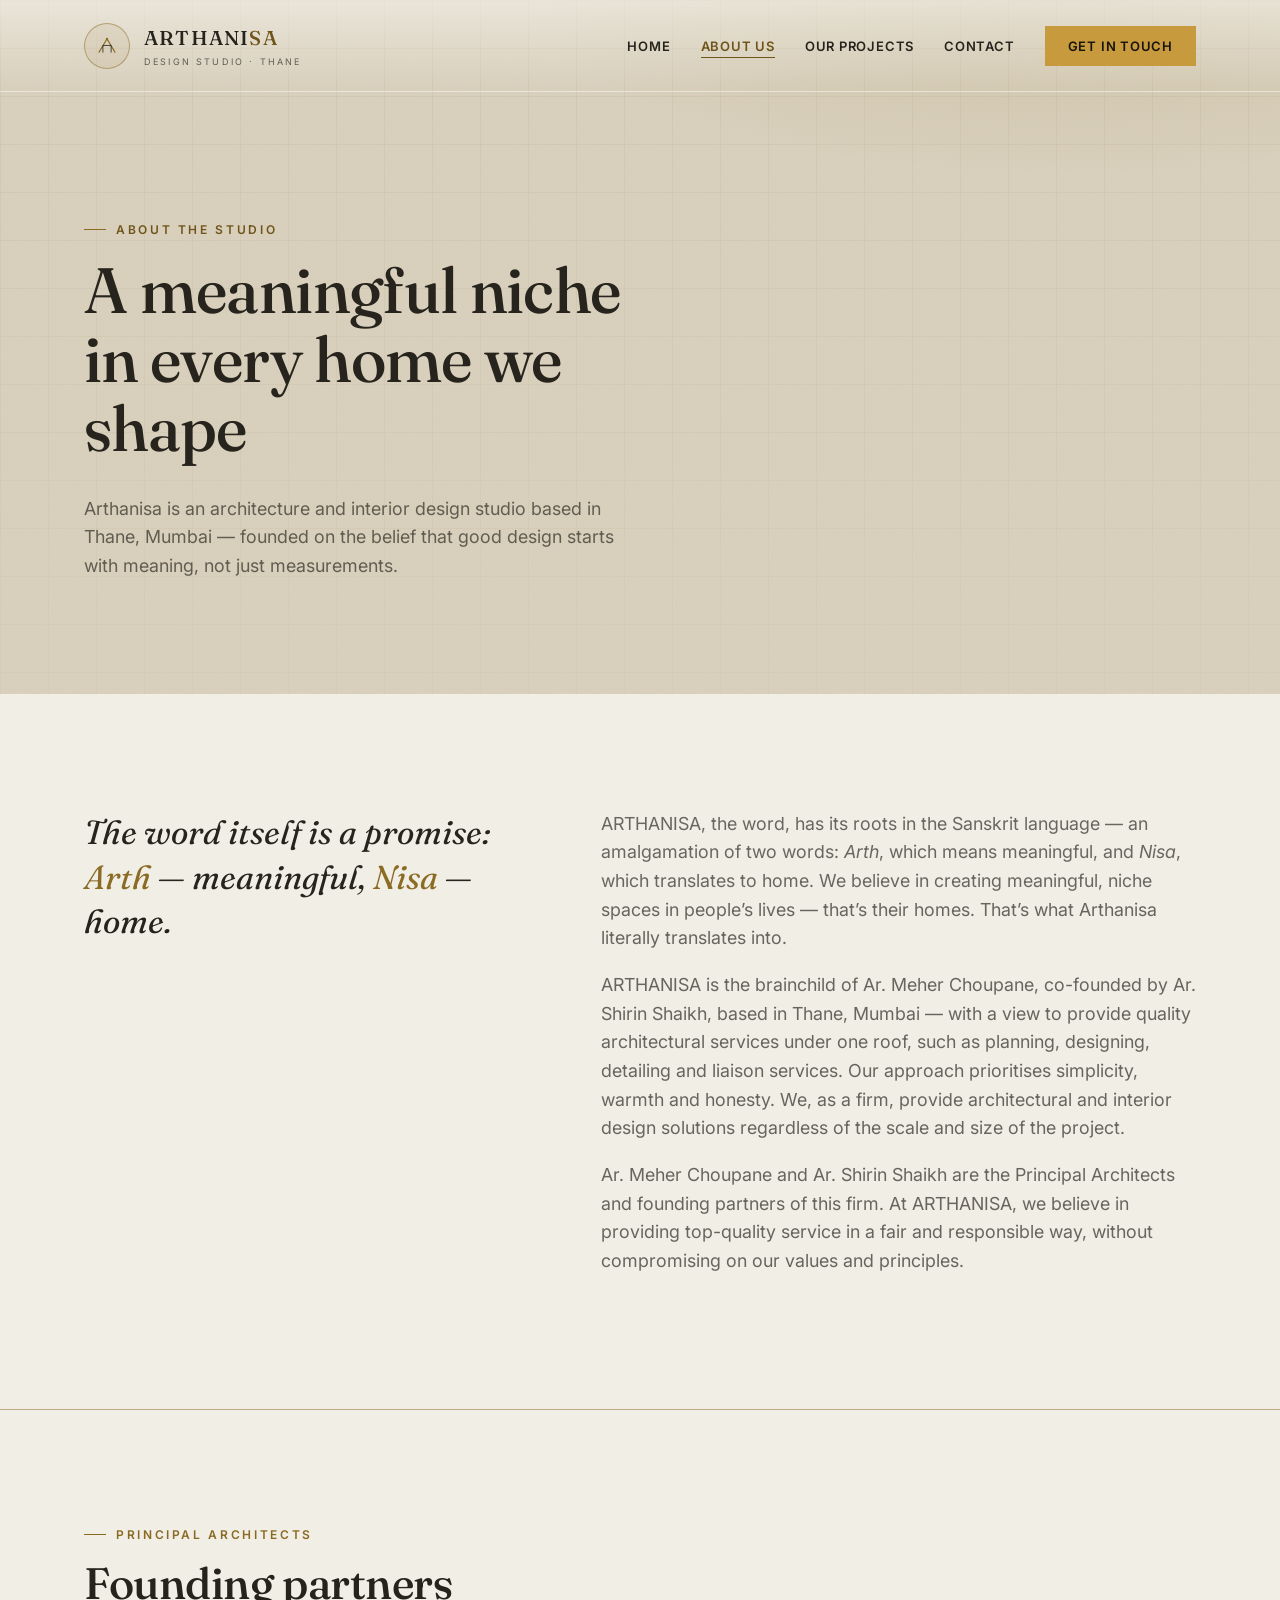
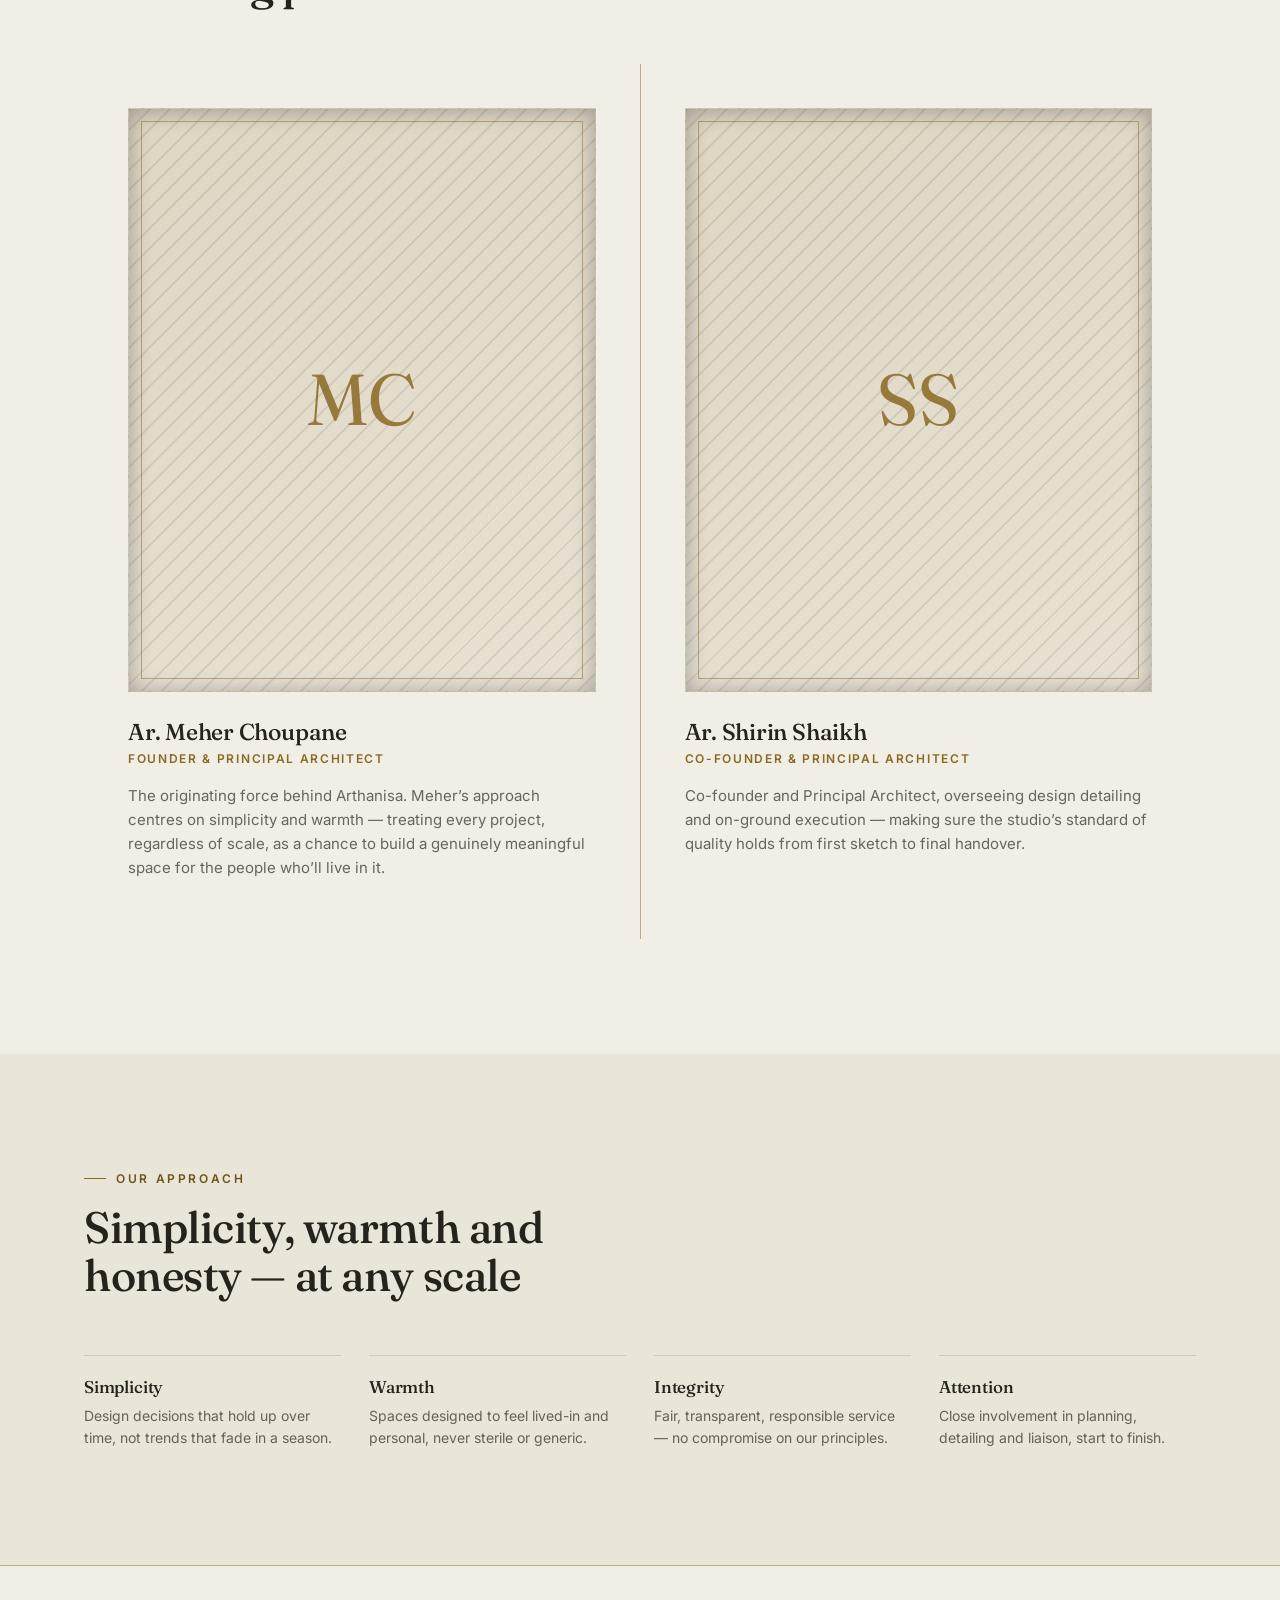
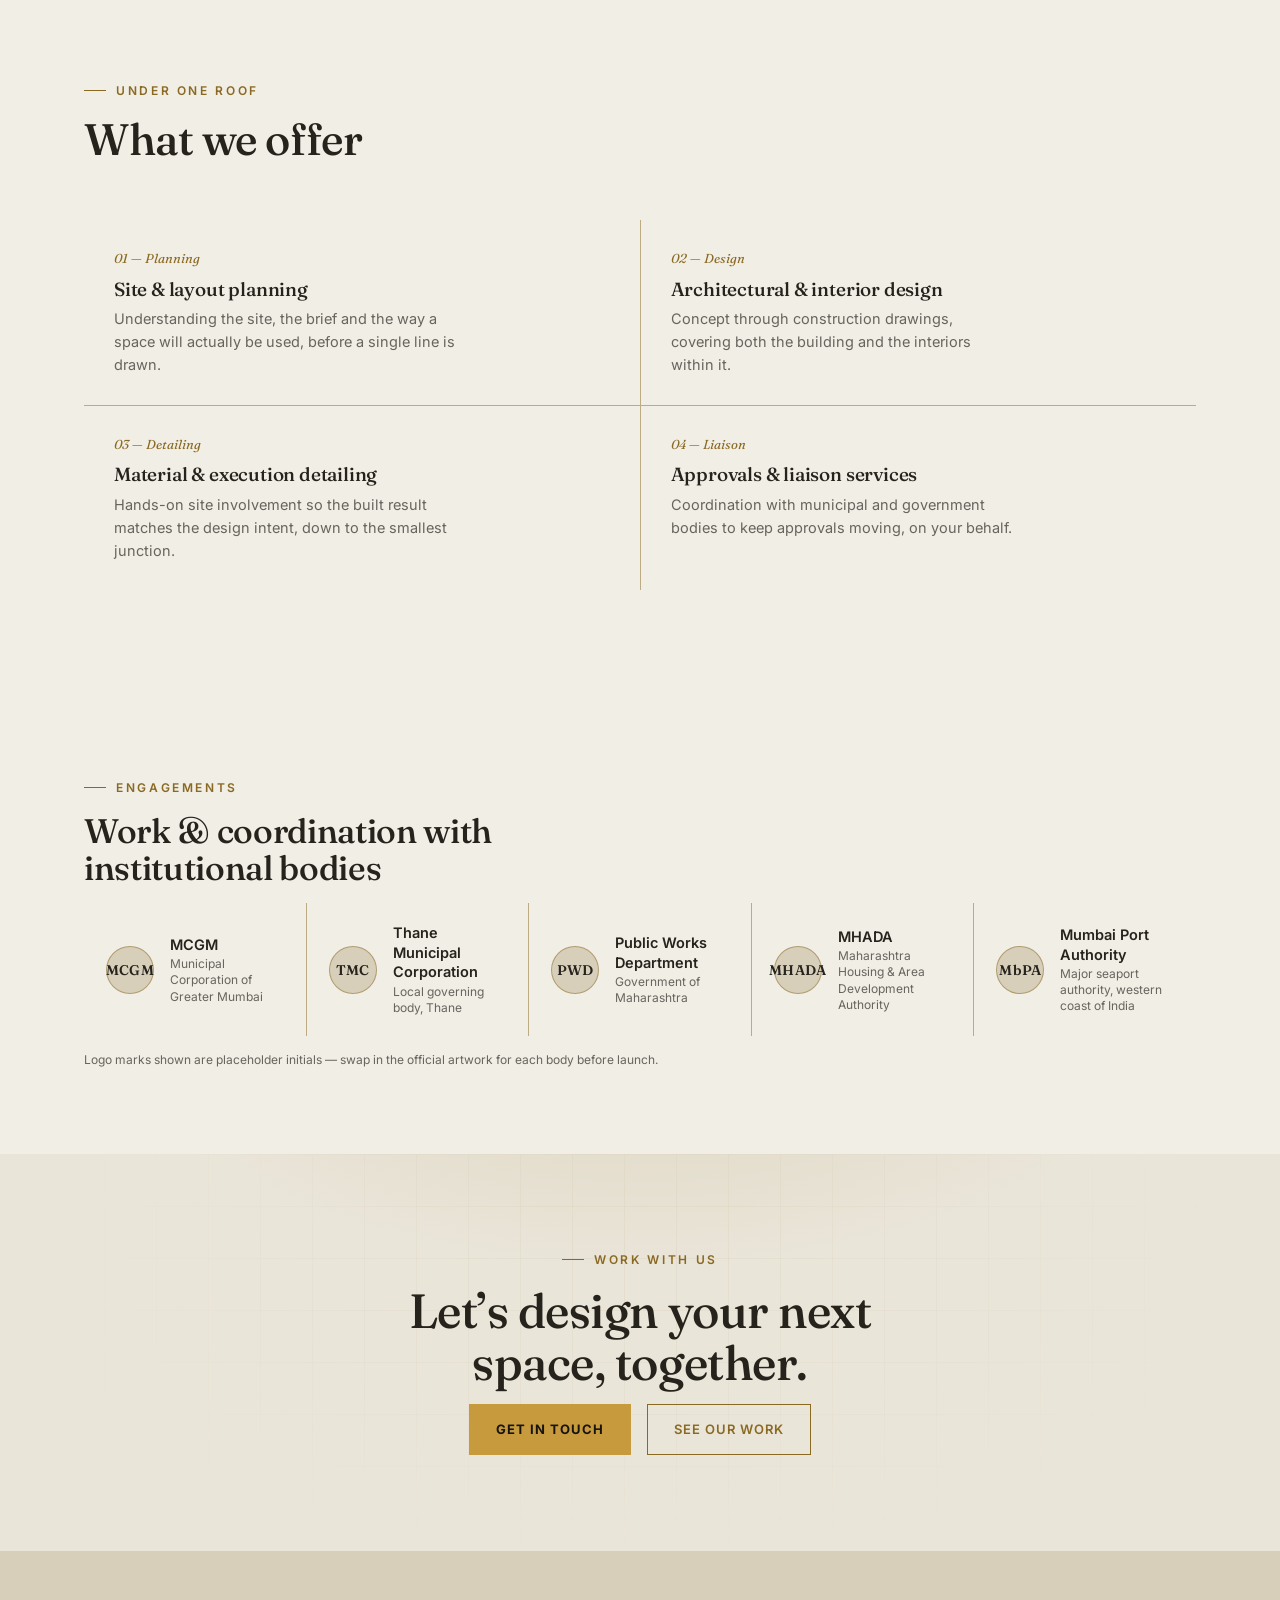
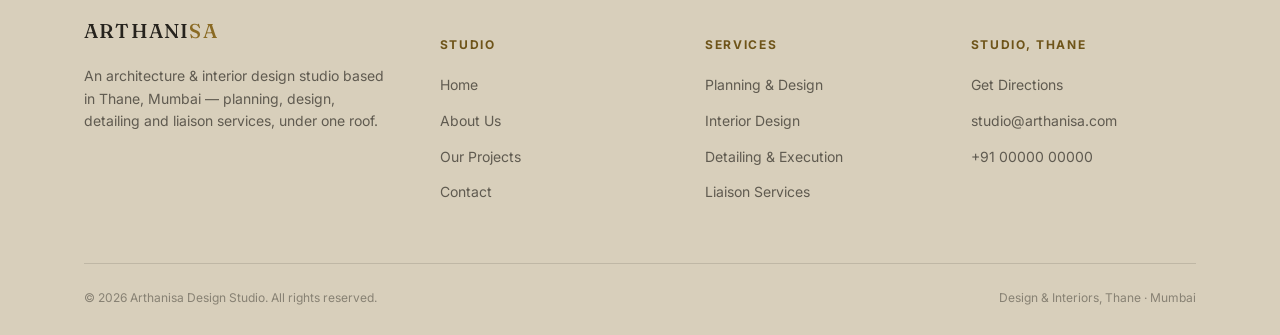
==== about.html @ f78df739 "Add files via upload" ====
<!DOCTYPE html>
<html lang="en">
<head>
<meta charset="UTF-8">
<meta name="viewport" content="width=device-width, initial-scale=1.0">
<title>About Us — Arthanisa Design Studio</title>
<meta name="description" content="Arthanisa Design Studio was founded by Ar. Meher Choupane and co-founded by Ar. Shirin Shaikh in Thane, Mumbai — offering planning, design, detailing and liaison services under one roof.">
<link rel="preconnect" href="https://fonts.googleapis.com">
<link rel="preconnect" href="https://fonts.gstatic.com" crossorigin>
<link rel="stylesheet" href="style.css">
</head>
<body>

<!-- ================= HEADER ================= -->
<header class="site-header">
  <div class="wrap">
    <a href="index.html" class="logo">
      <span class="logo-badge">
        <svg class="logo-mark" viewBox="0 0 40 40" fill="none" xmlns="http://www.w3.org/2000/svg">
          <path d="M5 32 L20 7 L35 32" stroke="#8A6A23" stroke-width="2"/>
          <path d="M12.5 32 V19 H27.5 V32" stroke="#1C1C1C" stroke-width="1.4"/>
          <circle cx="20" cy="7" r="2.1" fill="#8A6A23"/>
        </svg>
      </span>
      <span>
        <span class="logo-word">ARTHANI<em>SA</em></span>
        <span class="logo-sub">Design Studio · Thane</span>
      </span>
    </a>
    <div class="nav-menu">
      <ul class="nav-links">
        <li><a href="index.html">Home</a></li>
        <li><a href="about.html" class="is-active">About Us</a></li>
        <li><a href="projects.html">Our Projects</a></li>
        <li><a href="contact.html">Contact</a></li>
        <li><a href="contact.html" class="nav-cta">Get in Touch</a></li>
  </ul>
      <button class="nav-toggle" aria-label="Toggle menu"><span></span><span></span><span></span></button>
    </div>
  </div>
</header>

<!-- ================= PAGE HERO ================= -->
<section class="page-hero">
  <div class="hero-grid"></div>
  <div class="wrap">
    <div class="eyebrow">About the studio</div>
    <h1>A meaningful niche in every home we shape</h1>
    <p class="lede">Arthanisa is an architecture and interior design studio based in Thane, Mumbai — founded on the belief that good design starts with meaning, not just measurements.</p>
  </div>
</section>

<!-- ================= ORIGIN STORY ================= -->
<section class="section">
  <div class="wrap">
    <div class="philosophy">
      <blockquote class="reveal">The word itself is a promise: <em>Arth</em> — meaningful, <em>Nisa</em> — home.</blockquote>
      <div class="reveal">
        <p class="lede">ARTHANISA, the word, has its roots in the Sanskrit language — an amalgamation of two words: <em>Arth</em>, which means meaningful, and <em>Nisa</em>, which translates to home. We believe in creating meaningful, niche spaces in people&rsquo;s lives — that&rsquo;s their homes. That&rsquo;s what Arthanisa literally translates into.</p>
        <p class="lede">ARTHANISA is the brainchild of Ar. Meher Choupane, co-founded by Ar. Shirin Shaikh, based in Thane, Mumbai — with a view to provide quality architectural services under one roof, such as planning, designing, detailing and liaison services. Our approach prioritises simplicity, warmth and honesty. We, as a firm, provide architectural and interior design solutions regardless of the scale and size of the project.</p>
        <p class="lede">Ar. Meher Choupane and Ar. Shirin Shaikh are the Principal Architects and founding partners of this firm. At ARTHANISA, we believe in providing top-quality service in a fair and responsible way, without compromising on our values and principles.</p>
      </div>
    </div>
  </div>
</section>

<!-- ================= FOUNDERS ================= -->
<section class="section grid-line-top">
  <div class="wrap">
    <div class="eyebrow reveal">Principal architects</div>
    <h2 class="reveal" style="font-size:clamp(28px,3.6vw,44px); max-width:16ch;">Founding partners</h2>

    <div class="founders reveal">
      <div class="founder">
        <div class="founder-photo"><span class="initials">MC</span></div>
        <h3>Ar. Meher Choupane</h3>
        <span class="role">Founder &amp; Principal Architect</span>
        <p>The originating force behind Arthanisa. Meher&rsquo;s approach centres on simplicity and warmth — treating every project, regardless of scale, as a chance to build a genuinely meaningful space for the people who&rsquo;ll live in it.</p>
      </div>
      <div class="founder">
        <div class="founder-photo"><span class="initials">SS</span></div>
        <h3>Ar. Shirin Shaikh</h3>
        <span class="role">Co-Founder &amp; Principal Architect</span>
        <p>Co-founder and Principal Architect, overseeing design detailing and on-ground execution — making sure the studio&rsquo;s standard of quality holds from first sketch to final handover.</p>
      </div>
    </div>
  </div>
</section>

<!-- ================= APPROACH / VALUES ================= -->
<section class="section section--dark">
  <div class="wrap">
    <div class="eyebrow reveal">Our approach</div>
    <h2 class="reveal" style="color:var(--ink); font-size:clamp(28px,3.6vw,44px); max-width:18ch;">Simplicity, warmth and honesty — at any scale</h2>
    <div class="value-list reveal">
      <div class="value-item">
        <h4 style="color:var(--ink);">Simplicity</h4>
        <p>Design decisions that hold up over time, not trends that fade in a season.</p>
      </div>
      <div class="value-item">
        <h4 style="color:var(--ink);">Warmth</h4>
        <p>Spaces designed to feel lived-in and personal, never sterile or generic.</p>
      </div>
      <div class="value-item">
        <h4 style="color:var(--ink);">Integrity</h4>
        <p>Fair, transparent, responsible service — no compromise on our principles.</p>
      </div>
      <div class="value-item">
        <h4 style="color:var(--ink);">Attention</h4>
        <p>Close involvement in planning, detailing and liaison, start to finish.</p>
      </div>
    </div>
  </div>
</section>

<!-- ================= WHAT WE OFFER ================= -->
<section class="section grid-line-top">
  <div class="wrap">
    <div class="eyebrow reveal">Under one roof</div>
    <h2 class="reveal" style="font-size:clamp(28px,3.6vw,44px); max-width:16ch;">What we offer</h2>
    <div class="process-grid reveal">
      <div class="process-box">
        <span class="step">01 — Planning</span>
        <h4>Site &amp; layout planning</h4>
        <p>Understanding the site, the brief and the way a space will actually be used, before a single line is drawn.</p>
      </div>
      <div class="process-box">
        <span class="step">02 — Design</span>
        <h4>Architectural &amp; interior design</h4>
        <p>Concept through construction drawings, covering both the building and the interiors within it.</p>
      </div>
      <div class="process-box">
        <span class="step">03 — Detailing</span>
        <h4>Material &amp; execution detailing</h4>
        <p>Hands-on site involvement so the built result matches the design intent, down to the smallest junction.</p>
      </div>
      <div class="process-box">
        <span class="step">04 — Liaison</span>
        <h4>Approvals &amp; liaison services</h4>
        <p>Coordination with municipal and government bodies to keep approvals moving, on your behalf.</p>
      </div>
    </div>
  </div>
</section>

<!-- ================= ENGAGEMENTS ================= -->
<section class="section section--tight">
  <div class="wrap">
    <div class="eyebrow reveal">Engagements</div>
    <h2 class="reveal" style="font-size:clamp(24px,3vw,34px); max-width:20ch;">Work &amp; coordination with institutional bodies</h2>
    <div class="org-badges reveal">
      <div class="org-badge"><span class="mark">MCGM</span><span class="name">MCGM<small>Municipal Corporation of Greater Mumbai</small></span></div>
      <div class="org-badge"><span class="mark">TMC</span><span class="name">Thane Municipal Corporation<small>Local governing body, Thane</small></span></div>
      <div class="org-badge"><span class="mark">PWD</span><span class="name">Public Works Department<small>Government of Maharashtra</small></span></div>
      <div class="org-badge"><span class="mark">MHADA</span><span class="name">MHADA<small>Maharashtra Housing &amp; Area Development Authority</small></span></div>
      <div class="org-badge"><span class="mark">MbPA</span><span class="name">Mumbai Port Authority<small>Major seaport authority, western coast of India</small></span></div>
    </div>
    <p class="form-note reveal" style="margin-top:14px;">Logo marks shown are placeholder initials — swap in the official artwork for each body before launch.</p>
  </div>
</section>

<!-- ================= CTA ================= -->
<section class="cta-band">
  <div class="wrap">
    <div class="eyebrow reveal" style="justify-content:center;">Work with us</div>
    <h2 class="reveal">Let&rsquo;s design your next space, together.</h2>
    <div class="cta-actions reveal">
      <a href="contact.html" class="btn btn--gold">Get in Touch</a>
      <a href="projects.html" class="btn btn--on-dark">See Our Work</a>
    </div>
  </div>
</section>

<!-- ================= FOOTER ================= -->
<footer class="site-footer">
  <div class="wrap">
    <div class="footer-top">
      <div class="footer-brand">
        <span class="logo-word">ARTHANI<em style="color:#8A6A23;font-style:normal;">SA</em></span>
        <p>An architecture &amp; interior design studio based in Thane, Mumbai — planning, design, detailing and liaison services, under one roof.</p>
      </div>
      <div class="footer-col">
        <h5>Studio</h5>
        <ul>
          <li><a href="index.html">Home</a></li>
          <li><a href="about.html">About Us</a></li>
          <li><a href="projects.html">Our Projects</a></li>
          <li><a href="contact.html">Contact</a></li>
        </ul>
      </div>
      <div class="footer-col">
        <h5>Services</h5>
        <ul>
          <li><a href="about.html">Planning &amp; Design</a></li>
          <li><a href="about.html">Interior Design</a></li>
          <li><a href="about.html">Detailing &amp; Execution</a></li>
          <li><a href="about.html">Liaison Services</a></li>
        </ul>
      </div>
      <div class="footer-col">
        <h5>Studio, Thane</h5>
        <ul>
          <li><a href="https://www.google.com/maps/place/Arthanisa+Design+Studio/@19.1889408,72.9808896,14z" target="_blank" rel="noopener">Get Directions</a></li>
          <li><a href="mailto:studio@arthanisa.com">studio@arthanisa.com</a></li>
          <li><a href="tel:+910000000000">+91 00000 00000</a></li>
        </ul>
      </div>
    </div>
    <div class="footer-bottom">
      <span>&copy; 2026 Arthanisa Design Studio. All rights reserved.</span>
      <span>Design &amp; Interiors, Thane · Mumbai</span>
    </div>
  </div>
</footer>

<script src="script.js"></script>
</body>
</html>
---- style.css ----
/* =========================================================
   ARTHANISA — Design tokens
   Grey (concrete / drafting paper) + Gold (accent) editorial theme
   Display: Fraunces  |  Body: Inter  |  Label: Inter (tracked caps)
   ========================================================= */

@import url('https://fonts.googleapis.com/css2?family=Fraunces:ital,opsz,wght@0,9..144,400;0,9..144,500;0,9..144,600;1,9..144,400&family=Inter:wght@400;500;600;700&display=swap');

:root{
  /* LIGHT GRAY theme. --paper is the site's resting background (plain
     .section blocks) and --charcoal is a slightly deeper light-grey band
     (.section--dark, hero, footer) — the same light/dark RHYTHM the file
     always intended, just with both tones now genuinely light instead of
     both being dark. -2 / -3 variants step down together so gradients on
     tiles/panels still render as gradients, not flat rectangles. */
  --grey:       #948A78;
  --ink:        #26231D;
  --charcoal:   #EAE5D9;
  --charcoal-2: #E2DBCB;
  --charcoal-3: #D8CFBB;
  --paper:      #F1EEE6;
  --paper-2:    #E8E2D4;
  --paper-3:    #DFD6C3;
  /* secondary/body copy — ink at reduced opacity, so every text colour
     on the site is still either "ink", a white button label, or "gold" */
  --grey-text:  rgba(38,35,29,0.68);
  --grey-line:  rgba(38,35,29,0.14);

  /* the deepest neutral — reserved for text that sits on top of a bright
     gold fill, where the contrast needs to flip */
  --dark:       #17140F;

  /* gold foil — the site's accent colour. --gold / --gold-2 are deep
     enough to read as TEXT directly on the light background (eyebrows,
     numerals, labels). --gold-fill / --gold-fill-2 are a brighter pair
     used only for solid FILLS (buttons, chips) that carry --dark text on
     top — a deep gold there would sit too close in value to that text. */
  --gold:        #8A6A23;
  --gold-2:      #6E5419;
  --gold-deep:   #52400F;
  --gold-fill:   #C79A3D;
  --gold-fill-2: #D8AD58;
  --gold-soft:  rgba(138,106,35,0.16);
  --gold-line:  rgba(138,106,35,0.5);

  /* lightest tone in the system — brighter than --paper, kept in reserve
     for any fill that needs to lift off the page */
  --cream:      #FAF7EF;

  --font-display: 'Fraunces', serif;
  --font-body: 'Inter', sans-serif;

  --container: 1240px;
  --pad: clamp(24px, 5vw, 72px);

  --ease: cubic-bezier(.22,.61,.36,1);
}

*,*::before,*::after{ box-sizing:border-box; }
html{ scroll-behavior:smooth; overflow-x:hidden; }
body{
  margin:0;
  background:var(--paper);
  color:var(--ink);
  font-family:var(--font-body);
  font-weight:400;
  line-height:1.6;
  -webkit-font-smoothing:antialiased;
  overflow-x:hidden;
  max-width:100%;
}
/* fine paper/concrete grain over the whole site — cheap, fixed, and purely
   decorative (pointer-events:none) so it never interferes with layout or
   interaction; it's what keeps large flat panels feeling like a material
   instead of a solid CSS colour */
body::before{
  content:"";
  position:fixed; inset:0; z-index:2;
  pointer-events:none;
  opacity:.05;
  mix-blend-mode:overlay;
  background-image:url("data:image/svg+xml;utf8,<svg xmlns='http://www.w3.org/2000/svg' width='140' height='140'><filter id='n'><feTurbulence type='fractalNoise' baseFrequency='0.85' numOctaves='2' stitchTiles='stitch'/></filter><rect width='100%25' height='100%25' filter='url(%23n)'/></svg>");
}
.btn:hover, .btn--gold, .nav-links a.nav-cta, .org-badge .mark, .filter-btn.is-active{
  text-shadow:none;
}
img{ max-width:100%; display:block; }
a{ color:inherit; text-decoration:none; }
h1,h2,h3,h4{
  font-family:var(--font-display);
  font-weight:500;
  line-height:1.08;
  margin:0 0 .5em;
  letter-spacing:-0.01em;
}
p{ margin:0 0 1em; }
ul{ margin:0; padding:0; list-style:none; }
button{ font-family:inherit; }

@media (prefers-reduced-motion: reduce){
  *{ animation-duration:0.001ms !important; animation-iteration-count:1 !important; transition-duration:0.001ms !important; scroll-behavior:auto !important; }
}

/* ---------- utility ---------- */
.wrap{ max-width:var(--container); margin:0 auto; padding:0 var(--pad); }
.eyebrow{
  font-family:var(--font-body);
  font-size:12px;
  letter-spacing:.22em;
  text-transform:uppercase;
  color:var(--gold);
  display:flex;
  align-items:center;
  gap:10px;
  font-weight:600;
  margin-bottom:16px;
}
.eyebrow::before{
  content:"";
  width:22px;height:1px;
  background:var(--gold);
  display:inline-block;
}
.section{ padding:clamp(64px,9vw,120px) 0; }
.section--tight{ padding:clamp(40px,6vw,72px) 0; }
.section--dark{ background:var(--charcoal); color:var(--grey-text); }
.section--dark .eyebrow{ color:var(--gold-2); }
.grid-line-top{ border-top:1px solid var(--gold-line); }
.center{ text-align:center; }
.lede{
  font-size:clamp(17px,1.4vw,19px);
  color:var(--grey-text);
  max-width:640px;
}
.section--dark .lede{ color:var(--grey-text); }

.btn{
  display:inline-flex;
  align-items:center;
  gap:10px;
  padding:14px 26px;
  border:1px solid var(--ink);
  color:var(--ink);
  font-size:13px;
  letter-spacing:.08em;
  text-transform:uppercase;
  font-weight:600;
  background:transparent;
  cursor:pointer;
  position:relative;
  overflow:hidden;
  transition:background .35s var(--ease), color .35s var(--ease), border-color .35s var(--ease);
}
.btn:hover{ background:var(--gold-fill); border-color:var(--gold-fill); color:var(--dark); }
.btn--gold{ border-color:var(--gold-fill); background:var(--gold-fill); color:var(--dark); font-weight:700; }
.btn--gold:hover{ background:var(--gold-fill-2); border-color:var(--gold-fill-2); color:var(--dark); }
.btn--gold::after{
  content:"";
  position:absolute; top:0; left:-60%; width:40%; height:100%;
  background:linear-gradient(115deg, transparent, rgba(217,212,196,0.4), transparent);
  transform:skewX(-18deg);
  transition:left .6s var(--ease);
  pointer-events:none;
}
.btn--gold:hover::after{ left:130%; }
.btn--on-dark{ border-color:var(--gold); color:var(--gold); }
.btn--on-dark:hover{ background:var(--gold-fill); border-color:var(--gold-fill); color:var(--dark); }
.btn--foil{ border-color:var(--gold-line); color:var(--gold-2); }
.btn--foil:hover{ background:var(--gold-fill); border-color:var(--gold-fill); color:var(--dark); }
.btn svg{ width:14px; height:14px; transition:transform .35s var(--ease); }
.btn:hover svg{ transform:translateX(4px); }

.tag{
  font-size:11px;
  letter-spacing:.14em;
  text-transform:uppercase;
  color:var(--grey-text);
  font-weight:600;
}

/* ---------- reveal on scroll ---------- */
.reveal{ opacity:0; transform:translateY(22px); transition:opacity .8s var(--ease), transform .8s var(--ease); }
.reveal.is-visible{ opacity:1; transform:translateY(0); }

/* ---------- header ---------- */
/* Full menu visible at the top of the page. Once you scroll past the hero,
   it collapses into a single toggle button; clicking it opens a small
   dropdown panel anchored top-right — not a full-screen takeover. On
   narrow screens there's never room for the full row, so the toggle +
   dropdown pattern is used from the start there too. */
.site-header{
  position:fixed; top:0; left:0; right:0; z-index:100;
  padding:22px 0;
  background:linear-gradient(to bottom, rgba(241,238,230,.7), rgba(241,238,230,0));
  transition:background .4s var(--ease), padding .4s var(--ease), border-color .4s var(--ease);
  border-bottom:1px solid transparent;
}
.site-header.is-scrolled{
  background:rgba(241,238,230,0.92);
  backdrop-filter:blur(18px) saturate(1.1);
  -webkit-backdrop-filter:blur(18px) saturate(1.1);
  padding:14px 0;
  border-bottom:1px solid var(--grey-line);
}
.site-header .wrap{ display:flex; align-items:center; justify-content:space-between; gap:20px; }

.logo{ display:flex; align-items:center; gap:14px; position:relative; z-index:101; flex:none; }
.logo-badge{
  display:flex; align-items:center; justify-content:center;
  width:46px; height:46px; flex:none; border-radius:50%;
  border:1px solid var(--gold-line);
  background:rgba(138,106,35,0.08);
  transition:border-color .4s var(--ease), background .4s var(--ease);
}
.site-header.is-scrolled .logo-badge{ border-color:var(--gold); background:var(--gold-soft); }
.logo-mark{ width:22px; height:22px; flex:none; }
.logo-mark path{ transition:stroke .4s var(--ease); }
.logo-word{
  font-family:var(--font-display);
  font-size:20px;
  letter-spacing:.06em;
  font-weight:500;
  color:var(--ink);
  transition:color .4s var(--ease);
}
.logo-word em{ color:var(--gold-2); font-style:normal; transition:color .4s var(--ease); }
.logo-sub{
  display:block;
  font-family:var(--font-body);
  font-size:9px;
  letter-spacing:.24em;
  text-transform:uppercase;
  color:var(--grey-text);
  margin-top:1px;
  transition:color .4s var(--ease);
}
.site-header.is-scrolled .logo-word{ color:var(--ink); }
.site-header.is-scrolled .logo-word em{ color:var(--gold); }
.site-header.is-scrolled .logo-sub{ color:var(--grey-text); }

/* holds the full row + the toggle; positioned so the dropdown can anchor to it */
.nav-menu{ position:relative; display:flex; align-items:center; gap:26px; }

/* full horizontal menu — shown at the top of wide screens */
.nav-links{ display:flex; align-items:center; gap:30px; }
.nav-links a{
  font-size:13px;
  letter-spacing:.06em;
  text-transform:uppercase;
  font-weight:600;
  color:var(--ink);
  position:relative;
  padding:4px 0;
  transition:color .3s var(--ease);
}
.nav-links a::after{
  content:"";
  position:absolute; left:0; right:100%; bottom:0;
  height:1px; background:var(--gold-2);
  transition:right .35s var(--ease);
}
.nav-links a:hover::after,
.nav-links a.is-active::after{ right:0; }
.nav-links a.is-active{ color:var(--gold-2); }
.nav-links a.nav-cta{
  padding:11px 22px;
  border:1px solid var(--gold-fill); background:var(--gold-fill); color:var(--dark);
  transition:background .3s var(--ease), color .3s var(--ease), border-color .3s var(--ease);
}
.nav-links a.nav-cta::after{ display:none; }
.nav-links a.nav-cta:hover{ background:transparent; color:var(--gold-2); }

.site-header.is-scrolled .nav-links a{ color:var(--ink); }
.site-header.is-scrolled .nav-links a::after{ background:var(--gold); }
.site-header.is-scrolled .nav-links a.is-active{ color:var(--gold); }
.site-header.is-scrolled .nav-links a.nav-cta{ border-color:var(--gold-fill); background:var(--gold-fill); color:var(--dark); }
.site-header.is-scrolled .nav-links a.nav-cta:hover{ background:transparent; color:var(--gold); }

/* the toggle — hidden while the full row shows, appears once scrolled (or always, on narrow screens) */
.nav-toggle{
  display:none; flex-direction:column; justify-content:center; gap:6px;
  background:none; border:none; cursor:pointer; padding:8px;
  position:relative; z-index:101;
}
.nav-toggle span{ display:block; width:24px; height:1.5px; background:var(--ink); transition:transform .3s var(--ease), opacity .3s var(--ease), background .4s var(--ease); }
.site-header.is-scrolled .nav-toggle span{ background:var(--ink); }
.nav-toggle.is-active span:nth-child(1){ transform:translateY(7px) rotate(45deg); }
.nav-toggle.is-active span:nth-child(2){ opacity:0; }
.nav-toggle.is-active span:nth-child(3){ transform:translateY(-7px) rotate(-45deg); }

.site-header.is-scrolled .nav-toggle{ display:flex; }

/* the compact dropdown — a clean, solid panel anchored under the toggle. */
.site-header.is-scrolled .nav-links{
  display:none;
  flex-direction:column; align-items:stretch; gap:0;
  position:absolute; top:calc(100% + 12px); right:0;
  background:var(--paper);
  border:1px solid var(--grey-line);
  box-shadow:0 20px 44px rgba(28,28,28,.16);
  padding:8px 24px; min-width:220px;
}
.site-header.is-scrolled .nav-links.is-open{
  display:flex;
  animation:navDropdownIn .22s var(--ease) both;
}
.site-header.is-scrolled .nav-links li{
  border-bottom:1px solid var(--grey-line);
}
.site-header.is-scrolled .nav-links li:last-child{ border-bottom:none; padding:10px 0 8px; }
.site-header.is-scrolled .nav-links a{
  display:block; color:var(--ink); padding:13px 0;
}
.site-header.is-scrolled .nav-links a.is-active{ color:var(--gold); }
.site-header.is-scrolled .nav-links a.nav-cta{
  display:flex; justify-content:center; text-align:center;
  border-color:var(--gold-fill); background:var(--gold-fill); color:var(--dark);
}
.site-header.is-scrolled .nav-links a.nav-cta:hover{ background:transparent; color:var(--gold); }

@keyframes navDropdownIn{
  from{ opacity:0; transform:translateY(-8px); }
  to{ opacity:1; transform:translateY(0); }
}

@media (max-width:820px){
  /* never enough room for the full row — toggle + dropdown from the start */
  .nav-toggle{ display:flex; }
  .nav-links{
    display:none;
    flex-direction:column; align-items:stretch; gap:0;
    position:absolute; top:calc(100% + 12px); right:0;
    background:var(--paper);
    border:1px solid var(--grey-line);
    box-shadow:0 20px 44px rgba(28,28,28,.16);
    padding:8px 22px; min-width:210px; max-width:82vw;
  }
  .nav-links.is-open{ display:flex; animation:navDropdownIn .22s var(--ease) both; }
  .nav-links li{ border-bottom:1px solid var(--grey-line); }
  .nav-links li:last-child{ border-bottom:none; padding:10px 0 8px; }
  .nav-links a{ display:block; color:var(--ink) !important; padding:13px 0; }
  .nav-links a.is-active{ color:var(--gold) !important; }
  .nav-links a.nav-cta{
    display:flex; justify-content:center; text-align:center;
    border-color:var(--gold-fill) !important; background:var(--gold-fill) !important; color:var(--dark) !important;
  }
  .nav-links a.nav-cta:hover{ background:transparent !important; color:var(--gold) !important; }
}

/* ---------- hero (blueprint) ---------- */
.hero{
  position:relative;
  min-height:100vh;
  display:flex; align-items:flex-end;
  background:var(--charcoal-3);
  color:var(--grey-text);
  overflow:hidden;
}
.hero-grid{
  position:absolute; inset:0;
  background-image:
    linear-gradient(rgba(110,84,25,0.07) 1px, transparent 1px),
    linear-gradient(90deg, rgba(110,84,25,0.07) 1px, transparent 1px);
  background-size:48px 48px;
  mask-image:linear-gradient(to bottom, rgba(0,0,0,.9), rgba(0,0,0,.15));
}
.hero-glow{
  position:absolute; inset:-20% -10% auto -10%; height:70%;
  background:radial-gradient(60% 60% at 70% 20%, rgba(138,106,35,0.13), transparent 70%);
  pointer-events:none;
}
.hero-art{
  position:absolute; right:clamp(-60px,4vw,60px); top:50%;
  transform:translateY(-50%);
  width:min(52vw,640px);
  opacity:.9;
}
.hero-art path,.hero-art line,.hero-art circle,.hero-art rect{
  vector-effect:non-scaling-stroke;
}
.hero-inner{ position:relative; z-index:2; padding-bottom:clamp(56px,8vw,96px); width:100%; }
.hero-kicker{
  display:flex; align-items:center; gap:12px;
  font-size:12px; letter-spacing:.24em; text-transform:uppercase;
  color:var(--gold-2); font-weight:600; margin-bottom:28px;
}
.hero-kicker::before{ content:""; width:34px; height:1px; background:var(--gold-2); }
.hero h1{
  font-size:clamp(40px,6.4vw,84px);
  max-width:16ch;
  color:var(--ink);
  margin-bottom:28px;
}
.hero h1 em{ font-style:italic; color:var(--gold-2); font-weight:400; }
.hero-sub{
  max-width:520px;
  color:var(--grey-text);
  font-size:clamp(15px,1.2vw,18px);
  margin-bottom:40px;
}
.hero-actions{ display:flex; gap:16px; flex-wrap:wrap; align-items:center; }
.hero-coords{
  position:absolute; left:var(--pad); bottom:32px; z-index:2;
  display:flex; gap:36px; color:rgba(38,35,29,0.55); font-size:11px; letter-spacing:.12em; text-transform:uppercase;
}
.hero-coords b{ display:block; color:var(--ink); font-family:var(--font-display); font-size:22px; font-weight:500; letter-spacing:0; text-transform:none; margin-bottom:2px;}
@media (max-width:880px){
  .hero-art{ opacity:.35; width:80vw; right:-10vw; }
  .hero-coords{ display:none; }
}

/* ---------- inner page hero (shorter) ---------- */
.page-hero{
  position:relative;
  padding:clamp(160px,20vw,220px) 0 clamp(64px,8vw,96px);
  background:var(--charcoal-3);
  color:var(--grey-text);
  overflow:hidden;
}
.page-hero::before{
  content:""; position:absolute; inset:-20% -10% auto -10%; height:80%;
  background:radial-gradient(55% 60% at 78% 15%, rgba(138,106,35,0.16), transparent 70%);
  pointer-events:none;
}
.page-hero .hero-grid{ mask-image:linear-gradient(to bottom, rgba(0,0,0,.9), rgba(0,0,0,.35)); }
.page-hero .wrap{ position:relative; z-index:1; }
.page-hero h1{ font-size:clamp(38px,5.6vw,64px); color:var(--ink); max-width:14ch; }
.page-hero .lede{ color:var(--grey-text); max-width:560px; }
.page-hero .eyebrow{ color:var(--gold-2); }

/* ---------- philosophy / quote strip ---------- */
.philosophy{
  display:grid; grid-template-columns:0.85fr 1.15fr; gap:clamp(32px,6vw,96px);
  align-items:start;
}
.philosophy blockquote{
  margin:0; font-family:var(--font-display); font-weight:400; font-style:italic;
  font-size:clamp(22px,2.6vw,34px); line-height:1.35; color:var(--ink);
}
.philosophy blockquote em{ color:var(--gold); font-style:italic; }
@media (max-width:820px){ .philosophy{ grid-template-columns:1fr; } }

/* ---------- homepage name-origin teaser (short form of the About page story) ---------- */
.name-teaser{ max-width:640px; margin:0 auto; text-align:center; }
.name-teaser__rule{ display:block; width:44px; height:2px; background:var(--gold); margin:0 auto 28px; }
.name-teaser blockquote{
  margin:0 0 14px; font-family:var(--font-display); font-weight:400; font-style:italic;
  font-size:clamp(24px,3vw,36px); line-height:1.3; color:var(--ink);
}
.name-teaser .lede{ margin:0 auto 24px; }

/* ---------- number cards / expertise ---------- */
.card-grid{ display:grid; grid-template-columns:repeat(3,1fr); gap:1px; background:var(--gold-line); margin-top:56px; }
.exp-card{
  background:var(--paper); padding:40px 32px; position:relative; overflow:hidden;
  transition:transform .35s var(--ease), box-shadow .35s var(--ease), z-index 0s;
}
.exp-card::before{
  content:""; position:absolute; top:0; left:0; right:0; height:3px;
  background:linear-gradient(90deg, var(--gold-fill), var(--gold-fill-2));
  transform:scaleX(0); transform-origin:left; transition:transform .4s var(--ease);
}
.exp-card:hover{ transform:translateY(-6px); box-shadow:0 22px 40px rgba(0,0,0,.35); z-index:2; }
.exp-card:hover::before{ transform:scaleX(1); }
.exp-card .num{ font-family:var(--font-display); font-style:italic; color:var(--gold); font-size:14px; margin-bottom:24px; display:block; }
.exp-card h3{ font-size:21px; margin-bottom:12px; }
.exp-card p{ color:var(--grey-text); font-size:15px; margin:0; }
@media (max-width:880px){ .card-grid{ grid-template-columns:1fr; } }

/* ---------- founders ---------- */
.founders{ display:grid; grid-template-columns:repeat(2,1fr); gap:1px; background:var(--gold-line); margin-top:56px; }
.founder{ background:var(--paper); padding:44px; transition:transform .35s var(--ease), box-shadow .35s var(--ease); position:relative; }
.founder:hover{ transform:translateY(-5px); box-shadow:0 20px 38px rgba(0,0,0,.32); z-index:2; }
.founder-photo{
  width:100%; aspect-ratio:4/5; margin-bottom:28px;
  background:
    repeating-linear-gradient(135deg, rgba(0,0,0,0.08) 0 2px, transparent 2px 14px),
    linear-gradient(160deg, var(--paper-3), var(--paper-2));
  position:relative; overflow:hidden;
  border:1px solid var(--grey-line);
  box-shadow:inset 0 2px 22px rgba(0,0,0,.3);
}
.founder-photo::after{
  content:""; position:absolute; inset:12px;
  border:1px solid var(--gold-line); pointer-events:none;
}
.founder-photo .initials{
  position:absolute; inset:0; display:flex; align-items:center; justify-content:center;
  font-family:var(--font-display); font-size:clamp(48px,6vw,72px); color:var(--gold); opacity:.85;
}
.founder h3{ font-size:23px; margin-bottom:4px; }
.founder .role{ display:block; font-size:12px; letter-spacing:.14em; text-transform:uppercase; color:var(--gold); font-weight:600; margin-bottom:16px; }
.founder p{ color:var(--grey-text); font-size:15px; }
@media (max-width:720px){ .founders{ grid-template-columns:1fr; } }

/* ---------- values list ---------- */
.value-list{ display:grid; grid-template-columns:repeat(4,1fr); gap:28px; margin-top:56px; }
.value-item{ padding-top:22px; border-top:1px solid var(--grey-line); }
.value-item h4{ font-size:17px; margin-bottom:8px; }
.value-item p{ color:var(--grey-text); font-size:14px; margin:0; }
.section--dark .value-item{ border-top-color:var(--grey-line); }
.section--dark .value-item p{ color:var(--grey-text); }
@media (max-width:880px){ .value-list{ grid-template-columns:repeat(2,1fr); } }
@media (max-width:520px){ .value-list{ grid-template-columns:1fr; } }

/* ---------- engagements / empanelled bodies, with a logo mark each ---------- */
.org-badges{ display:flex; flex-wrap:wrap; gap:1px; background:var(--gold-line); margin-top:16px; }
.org-badge{
  flex:1 1 220px; min-height:96px; padding:20px 22px;
  background:var(--paper);
  display:flex; align-items:center; gap:16px;
  position:relative; transition:transform .3s var(--ease), box-shadow .3s var(--ease);
}
.org-badge:hover{ transform:translateY(-3px); box-shadow:0 14px 26px rgba(0,0,0,.28); z-index:2; }
.org-badge .mark{
  flex:none; width:48px; height:48px; border-radius:50%;
  background:var(--charcoal-3); color:var(--ink);
  border:1px solid var(--gold-line);
  display:flex; align-items:center; justify-content:center;
  font-family:var(--font-display); font-size:14px; font-weight:600; letter-spacing:.02em;
}
.org-badge .name{ font-size:14.5px; font-weight:600; color:var(--ink); line-height:1.35; }
.org-badge .name small{ display:block; font-weight:400; color:var(--grey-text); font-size:12px; margin-top:2px; }
.section--dark .org-badges{ background:var(--grey-line); }
.section--dark .org-badge{ background:var(--charcoal-2); }
.section--dark .org-badge .name{ color:var(--ink); }
.section--dark .org-badge .name small{ color:var(--grey-text); }
.section--dark .org-badge .mark{ background:var(--gold-fill); color:var(--dark); }
@media (max-width:560px){ .org-badge{ flex:1 1 100%; } }

/* ---------- projects grid ---------- */
.filter-bar{ display:flex; gap:10px; flex-wrap:wrap; margin:44px 0 8px; }
.filter-btn{
  padding:10px 20px; border:1px solid var(--grey-line); background:transparent;
  font-size:12px; letter-spacing:.1em; text-transform:uppercase; font-weight:600; color:var(--grey-text);
  cursor:pointer; transition:all .3s var(--ease);
}
.filter-btn:hover{ border-color:var(--gold); color:var(--gold); }
.filter-btn.is-active{ background:var(--gold-fill); border-color:var(--gold-fill); color:var(--dark); }

/* ---------- project feature list (StudioMAT-style: map + gallery + spec sheet) ---------- */
.project-list{ margin-top:36px; }
.project-feature{
  display:grid; grid-template-columns:1.15fr 1fr; gap:clamp(28px,4vw,56px);
  padding:clamp(28px,4vw,44px) 0; border-top:1px solid var(--grey-line);
  align-items:center;
}
.project-list .project-feature:last-child{ border-bottom:1px solid var(--grey-line); }
.pf-media{
  display:grid; grid-template-columns:1fr 1fr; grid-template-rows:1fr 1fr; gap:8px;
  aspect-ratio:16/11;
}
.pf-tile{
  position:relative; overflow:hidden; border:1px solid var(--grey-line);
  background:linear-gradient(150deg, var(--paper-3), var(--paper-2));
  box-shadow:inset 0 2px 18px rgba(0,0,0,.28);
}
.pf-tile.pf-map{
  grid-row:1 / 3;
  display:flex; align-items:center; justify-content:center;
  background:var(--paper-2);
}
.pf-tile.pf-map::after{
  content:""; position:absolute; inset:14px;
  border:1px solid var(--gold-line); pointer-events:none;
}
.pf-meta h3{ font-size:clamp(21px,2.2vw,26px); margin:6px 0 0; }
.pf-meta .tag{ display:block; margin-bottom:6px; }
.pf-specs{
  display:grid; grid-template-columns:1fr 1fr; gap:16px 24px;
  margin:22px 0; padding:20px 0; border-top:1px solid var(--grey-line); border-bottom:1px solid var(--grey-line);
}
.pf-specs dt{ font-size:11px; letter-spacing:.12em; text-transform:uppercase; color:var(--grey-text); margin-bottom:4px; }
.pf-specs dd{ margin:0; font-size:15px; color:var(--ink); font-weight:500; }
.pf-meta .loc{ font-size:13px; color:var(--grey-text); }
.project-feature.is-hidden{ display:none; }
@media (max-width:780px){
  .project-feature{ grid-template-columns:1fr; }
  .pf-media{ order:-1; }
}

.project-grid{ display:grid; grid-template-columns:repeat(3,1fr); gap:28px; margin-top:36px; }
.project-card{
  display:block; border:1px solid var(--grey-line); overflow:hidden; background:var(--paper);
  transition:transform .35s var(--ease), border-color .3s var(--ease), box-shadow .35s var(--ease);
}
.project-card:hover{ border-color:var(--gold); transform:translateY(-6px); box-shadow:0 22px 40px rgba(0,0,0,.35); }
.project-thumb{
  aspect-ratio:5/4; position:relative; overflow:hidden;
  background:
    repeating-linear-gradient(45deg, rgba(0,0,0,0.07) 0 2px, transparent 2px 16px),
    linear-gradient(150deg, var(--paper-3), var(--paper-2));
  box-shadow:inset 0 2px 18px rgba(0,0,0,.28);
}
.project-thumb svg{ position:absolute; inset:0; width:100%; height:100%; }
.project-thumb .corner{ position:absolute; width:14px; height:14px; border-color:var(--gold); opacity:.8; }
.project-thumb .corner.tl{ top:12px; left:12px; border-top:1px solid; border-left:1px solid; }
.project-thumb .corner.br{ bottom:12px; right:12px; border-bottom:1px solid; border-right:1px solid; }
.project-body{ padding:22px 22px 26px; }
.project-body .tag{ margin-bottom:8px; display:block; }
.project-body h3{ font-size:19px; margin-bottom:4px; }
.project-body .loc{ font-size:13px; color:var(--grey-text); }
@media (max-width:980px){ .project-grid{ grid-template-columns:repeat(2,1fr); } }
@media (max-width:620px){ .project-grid{ grid-template-columns:1fr; } }

.project-card[data-cat]{ }
.project-card.is-hidden{ display:none; }
/* project-feature.is-hidden already declared above, next to .project-feature */

/* ---------- process / offer grid (2x2 compact boxes) ---------- */
.process-grid{
  display:grid; grid-template-columns:repeat(2,1fr); gap:1px;
  background:var(--gold-line); margin-top:56px;
}
.process-box{
  background:var(--paper);
  padding:28px 30px;
  position:relative; overflow:hidden;
  transition:transform .35s var(--ease), box-shadow .35s var(--ease);
}
.process-box::before{
  content:""; position:absolute; top:0; left:0; right:0; height:3px;
  background:linear-gradient(90deg, var(--gold-fill), var(--gold-fill-2));
  transform:scaleX(0); transform-origin:left; transition:transform .4s var(--ease);
}
.process-box:hover{ transform:translateY(-5px); box-shadow:0 18px 34px rgba(0,0,0,.32); z-index:2; }
.process-box:hover::before{ transform:scaleX(1); }
.process-box .step{
  font-family:var(--font-display); font-style:italic; color:var(--gold); font-size:13px;
  display:block; margin-bottom:10px;
}
.process-box h4{ font-size:19px; margin-bottom:8px; }
.process-box p{ color:var(--grey-text); margin:0; font-size:14.5px; max-width:38ch; }
@media (max-width:620px){
  .process-grid{ grid-template-columns:1fr; }
  .process-box{ padding:24px 22px; }
}

/* ---------- testimonials ---------- */
.testimonial{
  border-top:1px solid var(--grey-line); padding:36px 0; display:grid; grid-template-columns:1fr auto; gap:24px; align-items:start;
  position:relative; overflow:hidden;
}
.testimonial:last-child{ border-bottom:1px solid var(--grey-line); }
.testimonial::after{
  content:"\201C"; position:absolute; top:-28px; right:4px;
  font-family:var(--font-display); font-size:160px; line-height:1;
  color:rgba(138,106,35,0.08); pointer-events:none;
}
.testimonial p{ font-family:var(--font-display); font-style:italic; font-size:clamp(18px,2vw,23px); margin:0 0 14px; color:var(--ink); line-height:1.45; }
.testimonial p::before{ content:"\201C"; color:var(--gold-2); font-style:normal; margin-right:4px; }
.testimonial .who{ font-size:12px; letter-spacing:.1em; text-transform:uppercase; color:var(--gold-2); }
@media (max-width:700px){ .testimonial{ grid-template-columns:1fr; } }

/* ---------- CTA band ---------- */
.cta-band{
  background:var(--charcoal); color:var(--grey-text);
  padding:clamp(56px,8vw,96px) 0; text-align:center;
  position:relative; overflow:hidden;
}
.cta-band::before{
  content:""; position:absolute; inset:-40% -10% auto -10%; height:180%;
  background:radial-gradient(50% 55% at 50% 0%, rgba(138,106,35,.14), transparent 70%);
  pointer-events:none;
}
.cta-band::after{
  content:""; position:absolute; inset:0;
  background-image:
    linear-gradient(rgba(138,106,35,0.06) 1px, transparent 1px),
    linear-gradient(90deg, rgba(138,106,35,0.06) 1px, transparent 1px);
  background-size:52px 52px;
  mask-image:radial-gradient(60% 90% at 50% 30%, black, transparent 80%);
  pointer-events:none;
}
.cta-band .wrap{ position:relative; z-index:1; }
.cta-band h2{ color:var(--ink); font-size:clamp(30px,4vw,48px); max-width:16ch; margin:0 auto 16px; }
.cta-band .lede{ margin:0 auto 36px; color:var(--grey-text); }
.cta-actions{ display:flex; gap:16px; justify-content:center; flex-wrap:wrap; }

/* ---------- contact ---------- */
.contact-layout{ display:grid; grid-template-columns:1fr 1fr; gap:clamp(40px,6vw,96px); }
.info-row{ display:flex; gap:18px; padding:22px 0; border-top:1px solid var(--grey-line); }
.info-row:last-child{ border-bottom:1px solid var(--grey-line); }
.info-row .ico{ width:20px; height:20px; flex:none; margin-top:3px; color:var(--gold); }
.info-row h4{ font-size:14px; letter-spacing:.06em; text-transform:uppercase; margin-bottom:4px; }
.info-row p{ margin:0; color:var(--grey-text); font-size:15px; }
.info-row a:hover{ color:var(--gold); }

.form-field{ margin-bottom:22px; }
.form-field label{ display:block; font-size:12px; letter-spacing:.1em; text-transform:uppercase; font-weight:600; color:var(--grey-text); margin-bottom:8px; }
.form-field input, .form-field textarea, .form-field select{
  width:100%; border:none; border-bottom:1px solid var(--grey-line); background:transparent;
  padding:10px 2px; font-family:var(--font-body); font-size:15px; color:var(--ink); outline:none;
  transition:border-color .3s var(--ease);
}
.form-field input:focus, .form-field textarea:focus, .form-field select:focus{ border-color:var(--gold); }
.form-field input::placeholder, .form-field textarea::placeholder{ color:var(--grey-text); opacity:0.7; }
.form-field select{ color-scheme:light; }
.form-field textarea{ resize:vertical; min-height:110px; }
.form-note{ font-size:12px; color:var(--grey-text); margin-top:-6px; }

.map-wrap{ border:1px solid var(--grey-line); margin-top:56px; background:var(--charcoal-3); }
.map-wrap iframe{ width:100%; height:420px; border:0; filter:grayscale(1) contrast(0.95) brightness(1.05); display:block; }
@media (max-width:880px){ .contact-layout{ grid-template-columns:1fr; } }

/* ---------- footer ---------- */
.site-footer{ background:var(--charcoal-3); color:var(--grey-text); padding:64px 0 28px; }
.footer-top{ display:grid; grid-template-columns:1.4fr 1fr 1fr 1fr; gap:40px; padding-bottom:48px; border-bottom:1px solid var(--grey-line); }
.footer-brand .logo-word{ color:var(--ink); }
.footer-brand p{ color:var(--grey-text); font-size:14px; margin-top:18px; max-width:34ch; }
.footer-col h5{ font-size:12px; letter-spacing:.14em; text-transform:uppercase; color:var(--gold-2); margin-bottom:18px; }
.footer-col li{ margin-bottom:10px; }
.footer-col a{ font-size:14px; color:var(--grey-text); }
.footer-col a:hover{ color:var(--gold-2); }
.footer-bottom{ display:flex; justify-content:space-between; flex-wrap:wrap; gap:12px; padding-top:24px; font-size:12px; color:rgba(38,35,29,0.45); }
@media (max-width:820px){ .footer-top{ grid-template-columns:1fr 1fr; } }
@media (max-width:520px){ .footer-top{ grid-template-columns:1fr; } }

/* ---------- misc page sections ---------- */
.split{ display:grid; grid-template-columns:1fr 1fr; gap:clamp(32px,6vw,80px); align-items:center; }
@media (max-width:880px){ .split{ grid-template-columns:1fr; } }
.figure-panel{
  aspect-ratio:4/5;
  background:
    repeating-linear-gradient(135deg, rgba(0,0,0,0.08) 0 2px, transparent 2px 16px),
    linear-gradient(155deg, var(--paper-3), var(--paper-2));
  border:1px solid var(--grey-line);
  box-shadow:inset 0 2px 24px rgba(0,0,0,.32);
  position:relative;
}
.figure-panel::after{
  content:""; position:absolute; inset:14px;
  border:1px solid var(--gold-line); pointer-events:none; z-index:1;
}
.figure-panel svg{ position:absolute; inset:0; }
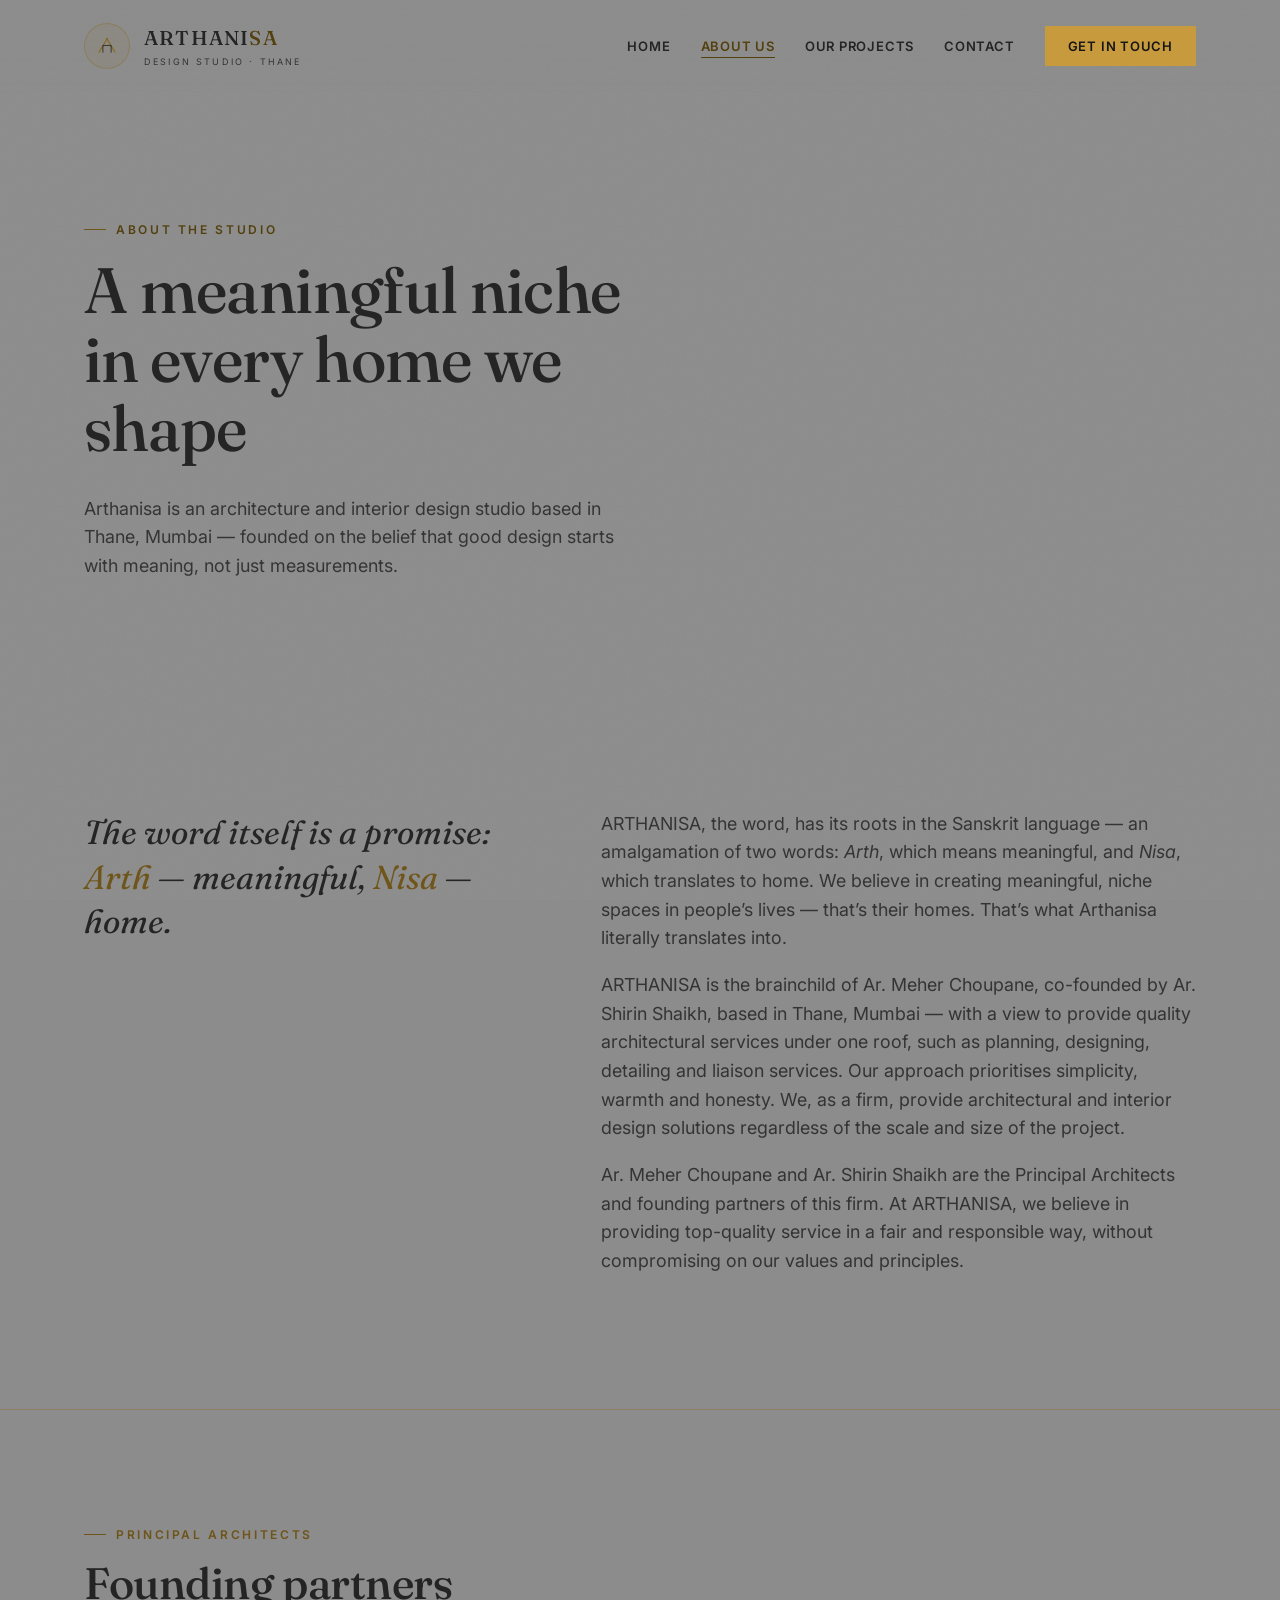
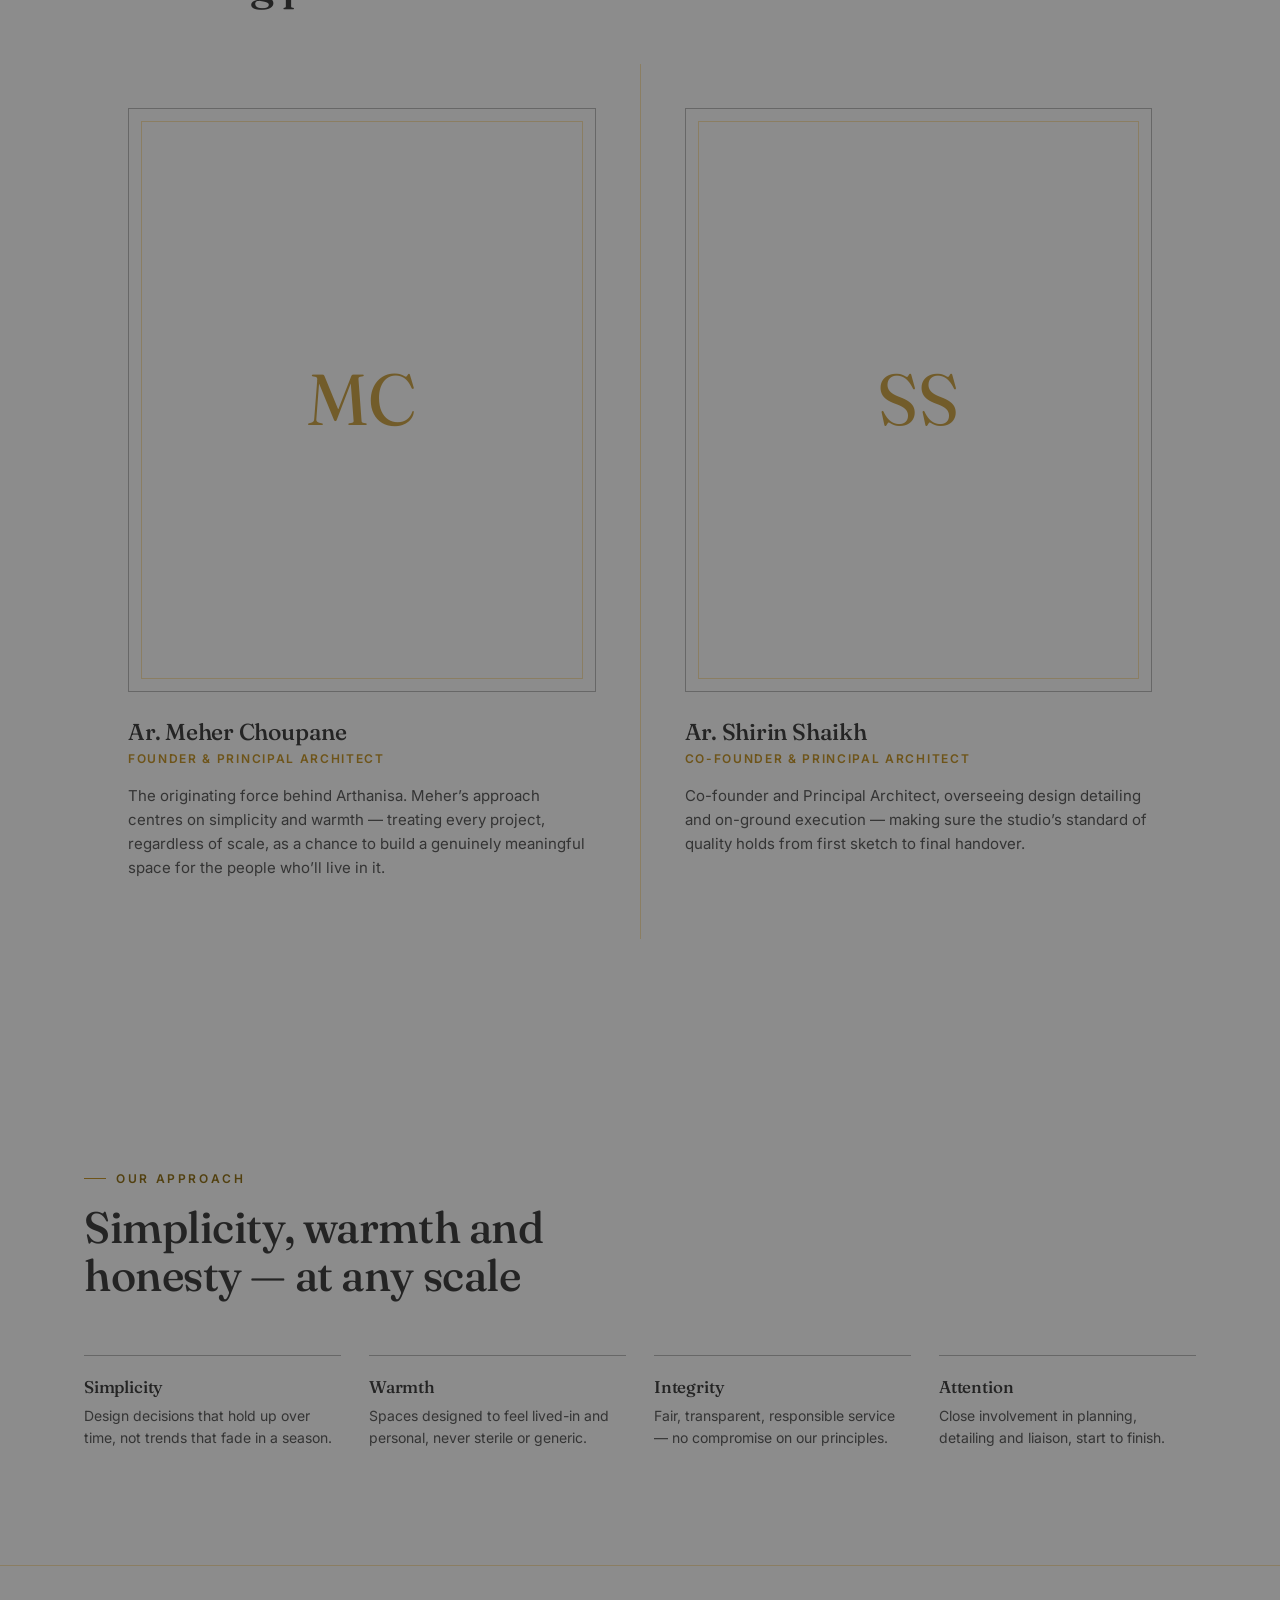
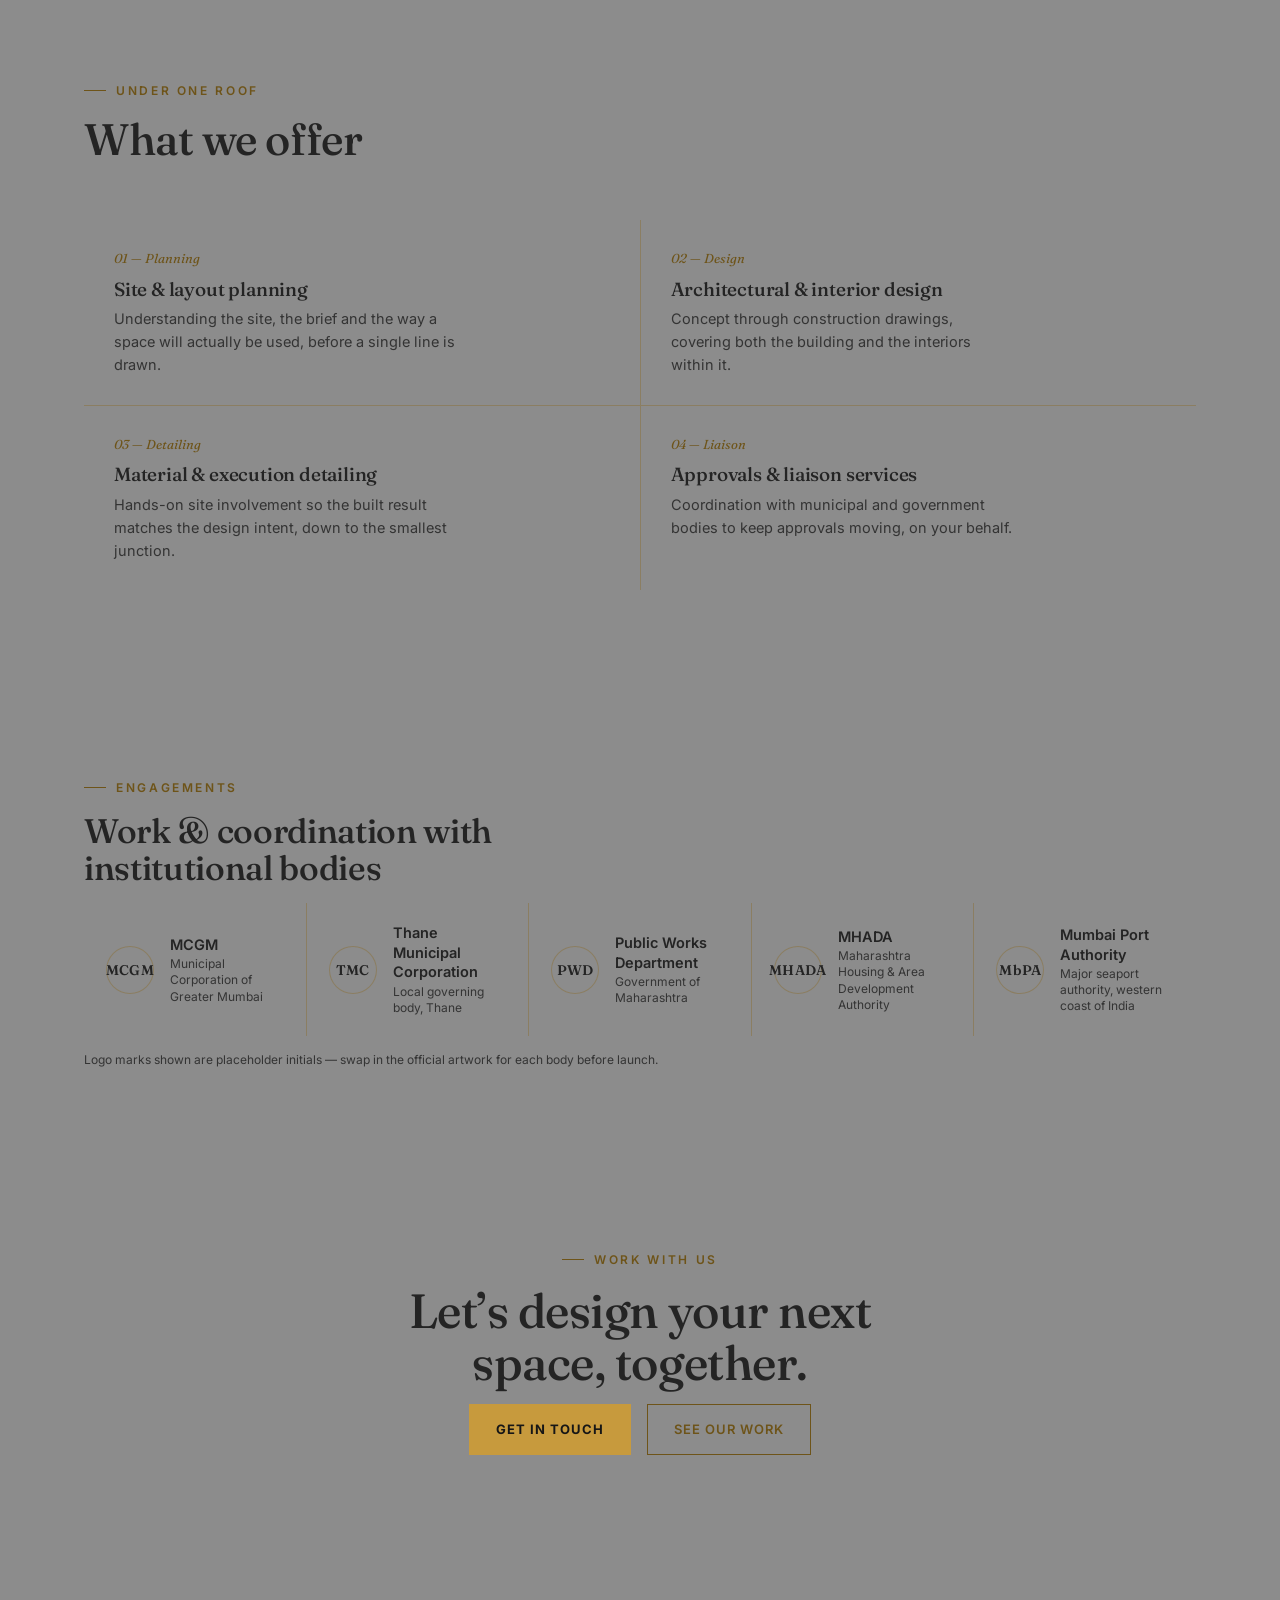
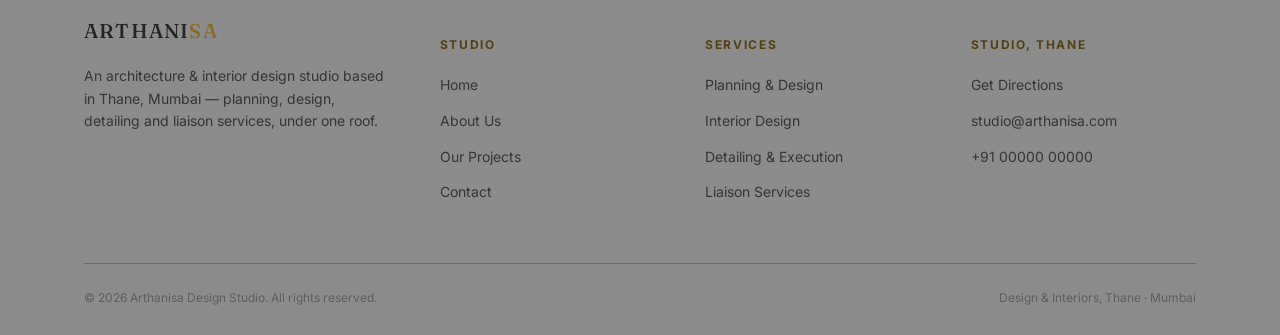
==== commit 0ffcdb5a: "Add files via upload" ====
--- a/about.html
+++ b/about.html
@@ -7,7 +7,7 @@
 <meta name="description" content="Arthanisa Design Studio was founded by Ar. Meher Choupane and co-founded by Ar. Shirin Shaikh in Thane, Mumbai — offering planning, design, detailing and liaison services under one roof.">
 <link rel="preconnect" href="https://fonts.googleapis.com">
 <link rel="preconnect" href="https://fonts.gstatic.com" crossorigin>
-<link rel="stylesheet" href="style.css">
+<link rel="stylesheet" href="style.css?v=6">
 </head>
 <body>
 
--- a/style.css
+++ b/style.css
@@ -7,45 +7,41 @@
 @import url('https://fonts.googleapis.com/css2?family=Fraunces:ital,opsz,wght@0,9..144,400;0,9..144,500;0,9..144,600;1,9..144,400&family=Inter:wght@400;500;600;700&display=swap');
 
 :root{
-  /* LIGHT GRAY theme. --paper is the site's resting background (plain
-     .section blocks) and --charcoal is a slightly deeper light-grey band
-     (.section--dark, hero, footer) — the same light/dark RHYTHM the file
-     always intended, just with both tones now genuinely light instead of
-     both being dark. -2 / -3 variants step down together so gradients on
-     tiles/panels still render as gradients, not flat rectangles. */
-  --grey:       #948A78;
-  --ink:        #26231D;
-  --charcoal:   #EAE5D9;
-  --charcoal-2: #E2DBCB;
-  --charcoal-3: #D8CFBB;
-  --paper:      #F1EEE6;
-  --paper-2:    #E8E2D4;
-  --paper-3:    #DFD6C3;
+  /* LIGHT GREY theme — every background token is pinned to the exact same
+     value (#8C8C8C), genuinely neutral (R=G=B). No sub-shades, no bands,
+     no gradients: one flat grey for the whole site. Token names are kept
+     as-is (paper/charcoal/-2/-3) purely so every rule that already
+     references them keeps working — they all resolve to the same colour. */
+  --grey:       #8C8C8C;
+  --ink:        #242424;
+  --charcoal:   #8C8C8C;
+  --charcoal-2: #8C8C8C;
+  --charcoal-3: #8C8C8C;
+  --paper:      #8C8C8C;
+  --paper-2:    #8C8C8C;
+  --paper-3:    #8C8C8C;
   /* secondary/body copy — ink at reduced opacity, so every text colour
      on the site is still either "ink", a white button label, or "gold" */
-  --grey-text:  rgba(38,35,29,0.68);
-  --grey-line:  rgba(38,35,29,0.14);
+  --grey-text:  rgba(36,36,36,0.85);
+  --grey-line:  rgba(36,36,36,0.35);
 
   /* the deepest neutral — reserved for text that sits on top of a bright
      gold fill, where the contrast needs to flip */
-  --dark:       #17140F;
-
-  /* gold foil — the site's accent colour. --gold / --gold-2 are deep
-     enough to read as TEXT directly on the light background (eyebrows,
-     numerals, labels). --gold-fill / --gold-fill-2 are a brighter pair
-     used only for solid FILLS (buttons, chips) that carry --dark text on
-     top — a deep gold there would sit too close in value to that text. */
-  --gold:        #8A6A23;
-  --gold-2:      #6E5419;
+  --dark:       #161616;
+
+  /* gold foil — the site's accent colour, kept exactly as an ACCENT: text,
+     buttons and thin hairlines only, never a wash across a background. */
+  --gold:        #6E5419;
+  --gold-2:      #52400F;
   --gold-deep:   #52400F;
   --gold-fill:   #C79A3D;
   --gold-fill-2: #D8AD58;
-  --gold-soft:  rgba(138,106,35,0.16);
-  --gold-line:  rgba(138,106,35,0.5);
+  --gold-soft:  rgba(138,106,35,0.12);
+  --gold-line:  rgba(138,106,35,0.4);
 
   /* lightest tone in the system — brighter than --paper, kept in reserve
      for any fill that needs to lift off the page */
-  --cream:      #FAF7EF;
+  --cream:      #F6F6F5;
 
   --font-display: 'Fraunces', serif;
   --font-body: 'Inter', sans-serif;
@@ -57,7 +53,7 @@
 }
 
 *,*::before,*::after{ box-sizing:border-box; }
-html{ scroll-behavior:smooth; overflow-x:hidden; }
+html{ scroll-behavior:smooth; overflow-x:hidden; background:#8C8C8C; }
 body{
   margin:0;
   background:var(--paper);
@@ -191,12 +187,12 @@
 .site-header{
   position:fixed; top:0; left:0; right:0; z-index:100;
   padding:22px 0;
-  background:linear-gradient(to bottom, rgba(241,238,230,.7), rgba(241,238,230,0));
+  background:linear-gradient(to bottom, rgba(140,140,140,.7), rgba(140,140,140,0));
   transition:background .4s var(--ease), padding .4s var(--ease), border-color .4s var(--ease);
   border-bottom:1px solid transparent;
 }
 .site-header.is-scrolled{
-  background:rgba(241,238,230,0.92);
+  background:rgba(140,140,140,0.92);
   backdrop-filter:blur(18px) saturate(1.1);
   -webkit-backdrop-filter:blur(18px) saturate(1.1);
   padding:14px 0;
@@ -358,15 +354,10 @@
 }
 .hero-grid{
   position:absolute; inset:0;
-  background-image:
-    linear-gradient(rgba(110,84,25,0.07) 1px, transparent 1px),
-    linear-gradient(90deg, rgba(110,84,25,0.07) 1px, transparent 1px);
-  background-size:48px 48px;
   mask-image:linear-gradient(to bottom, rgba(0,0,0,.9), rgba(0,0,0,.15));
 }
 .hero-glow{
   position:absolute; inset:-20% -10% auto -10%; height:70%;
-  background:radial-gradient(60% 60% at 70% 20%, rgba(138,106,35,0.13), transparent 70%);
   pointer-events:none;
 }
 .hero-art{
@@ -419,7 +410,6 @@
 }
 .page-hero::before{
   content:""; position:absolute; inset:-20% -10% auto -10%; height:80%;
-  background:radial-gradient(55% 60% at 78% 15%, rgba(138,106,35,0.16), transparent 70%);
   pointer-events:none;
 }
 .page-hero .hero-grid{ mask-image:linear-gradient(to bottom, rgba(0,0,0,.9), rgba(0,0,0,.35)); }
@@ -473,12 +463,9 @@
 .founder:hover{ transform:translateY(-5px); box-shadow:0 20px 38px rgba(0,0,0,.32); z-index:2; }
 .founder-photo{
   width:100%; aspect-ratio:4/5; margin-bottom:28px;
-  background:
-    repeating-linear-gradient(135deg, rgba(0,0,0,0.08) 0 2px, transparent 2px 14px),
-    linear-gradient(160deg, var(--paper-3), var(--paper-2));
+  background:var(--paper);
   position:relative; overflow:hidden;
   border:1px solid var(--grey-line);
-  box-shadow:inset 0 2px 22px rgba(0,0,0,.3);
 }
 .founder-photo::after{
   content:""; position:absolute; inset:12px;
@@ -552,13 +539,12 @@
 }
 .pf-tile{
   position:relative; overflow:hidden; border:1px solid var(--grey-line);
-  background:linear-gradient(150deg, var(--paper-3), var(--paper-2));
-  box-shadow:inset 0 2px 18px rgba(0,0,0,.28);
+  background:var(--paper);
 }
 .pf-tile.pf-map{
   grid-row:1 / 3;
   display:flex; align-items:center; justify-content:center;
-  background:var(--paper-2);
+  background:var(--paper);
 }
 .pf-tile.pf-map::after{
   content:""; position:absolute; inset:14px;
@@ -587,10 +573,7 @@
 .project-card:hover{ border-color:var(--gold); transform:translateY(-6px); box-shadow:0 22px 40px rgba(0,0,0,.35); }
 .project-thumb{
   aspect-ratio:5/4; position:relative; overflow:hidden;
-  background:
-    repeating-linear-gradient(45deg, rgba(0,0,0,0.07) 0 2px, transparent 2px 16px),
-    linear-gradient(150deg, var(--paper-3), var(--paper-2));
-  box-shadow:inset 0 2px 18px rgba(0,0,0,.28);
+  background:var(--paper);
 }
 .project-thumb svg{ position:absolute; inset:0; width:100%; height:100%; }
 .project-thumb .corner{ position:absolute; width:14px; height:14px; border-color:var(--gold); opacity:.8; }
@@ -645,7 +628,7 @@
 .testimonial::after{
   content:"\201C"; position:absolute; top:-28px; right:4px;
   font-family:var(--font-display); font-size:160px; line-height:1;
-  color:rgba(138,106,35,0.08); pointer-events:none;
+  color:transparent; pointer-events:none;
 }
 .testimonial p{ font-family:var(--font-display); font-style:italic; font-size:clamp(18px,2vw,23px); margin:0 0 14px; color:var(--ink); line-height:1.45; }
 .testimonial p::before{ content:"\201C"; color:var(--gold-2); font-style:normal; margin-right:4px; }
@@ -660,15 +643,10 @@
 }
 .cta-band::before{
   content:""; position:absolute; inset:-40% -10% auto -10%; height:180%;
-  background:radial-gradient(50% 55% at 50% 0%, rgba(138,106,35,.14), transparent 70%);
   pointer-events:none;
 }
 .cta-band::after{
   content:""; position:absolute; inset:0;
-  background-image:
-    linear-gradient(rgba(138,106,35,0.06) 1px, transparent 1px),
-    linear-gradient(90deg, rgba(138,106,35,0.06) 1px, transparent 1px);
-  background-size:52px 52px;
   mask-image:radial-gradient(60% 90% at 50% 30%, black, transparent 80%);
   pointer-events:none;
 }
@@ -689,7 +667,7 @@
 .form-field{ margin-bottom:22px; }
 .form-field label{ display:block; font-size:12px; letter-spacing:.1em; text-transform:uppercase; font-weight:600; color:var(--grey-text); margin-bottom:8px; }
 .form-field input, .form-field textarea, .form-field select{
-  width:100%; border:none; border-bottom:1px solid var(--grey-line); background:transparent;
+  width:100%; border:none; border-bottom:1px solid var(--grey-line); background:var(--paper);
   padding:10px 2px; font-family:var(--font-body); font-size:15px; color:var(--ink); outline:none;
   transition:border-color .3s var(--ease);
 }
@@ -721,11 +699,8 @@
 @media (max-width:880px){ .split{ grid-template-columns:1fr; } }
 .figure-panel{
   aspect-ratio:4/5;
-  background:
-    repeating-linear-gradient(135deg, rgba(0,0,0,0.08) 0 2px, transparent 2px 16px),
-    linear-gradient(155deg, var(--paper-3), var(--paper-2));
+  background:var(--paper);
   border:1px solid var(--grey-line);
-  box-shadow:inset 0 2px 24px rgba(0,0,0,.32);
   position:relative;
 }
 .figure-panel::after{
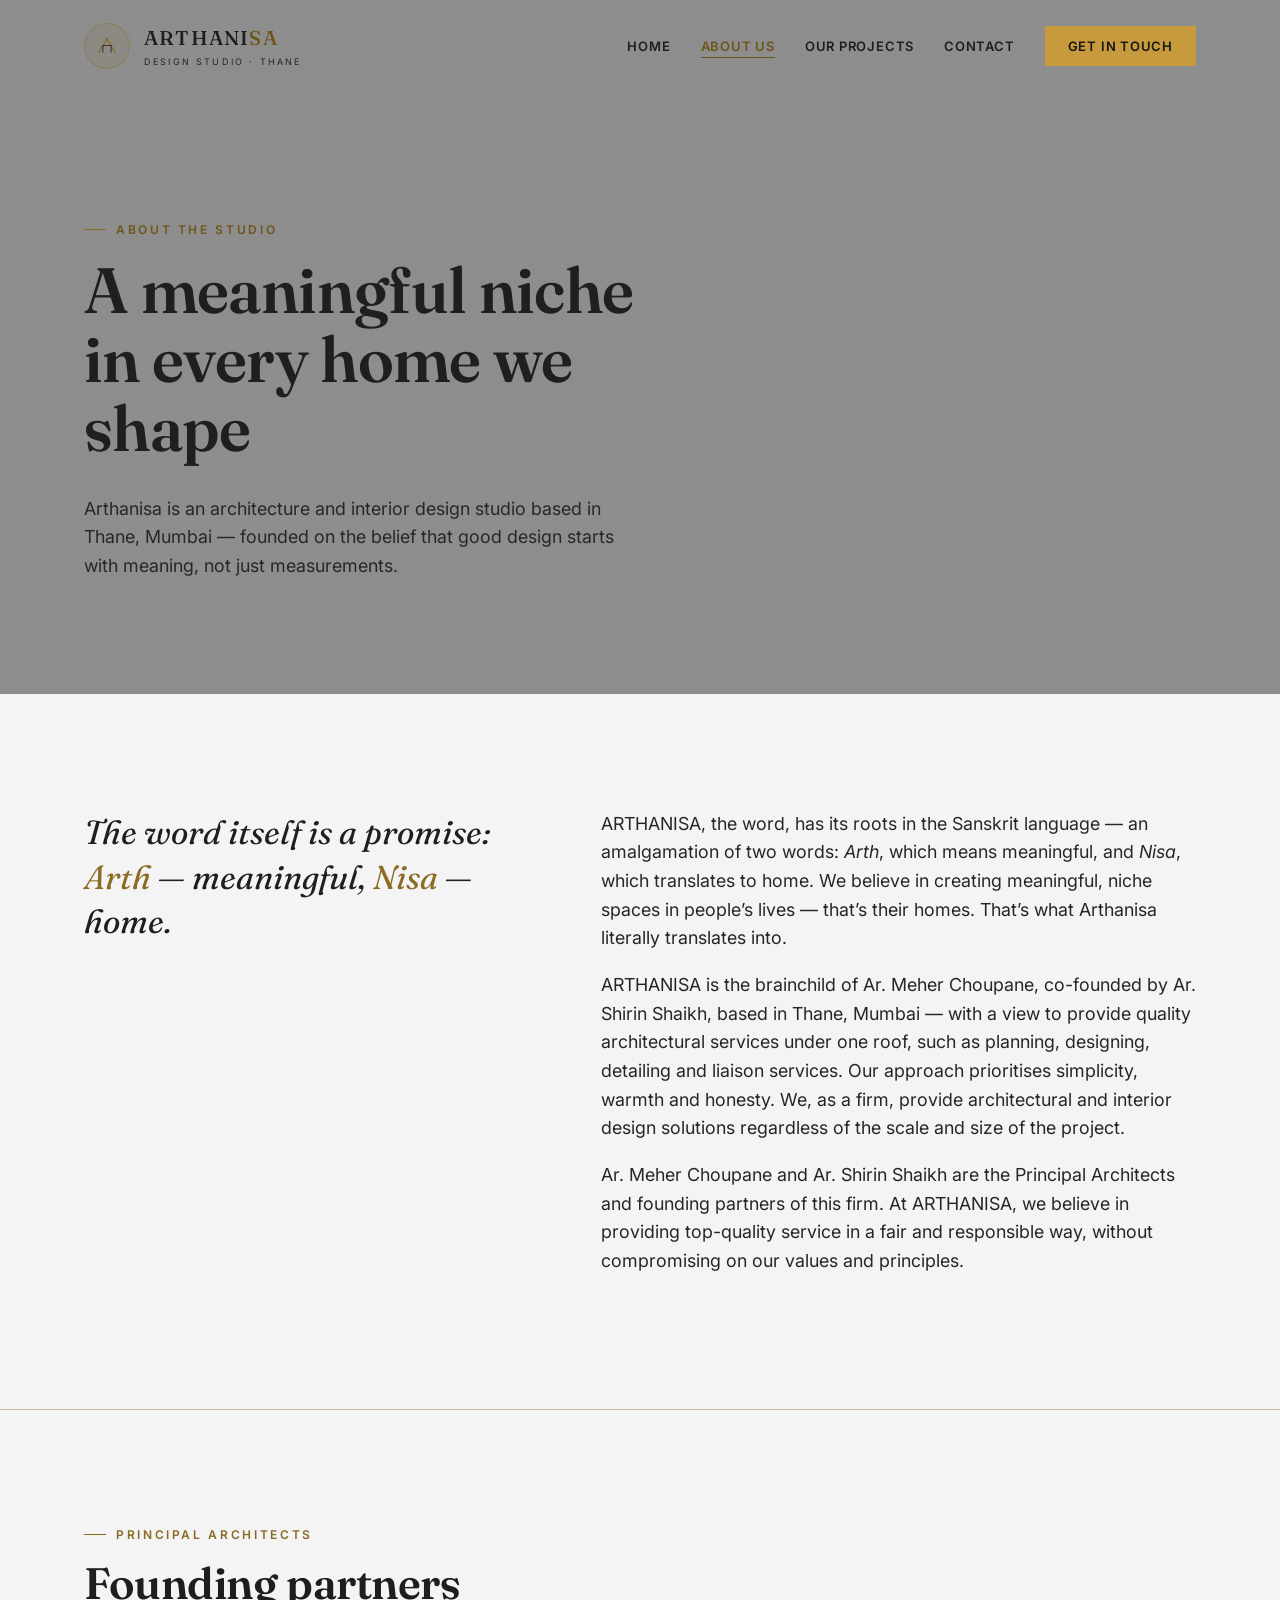
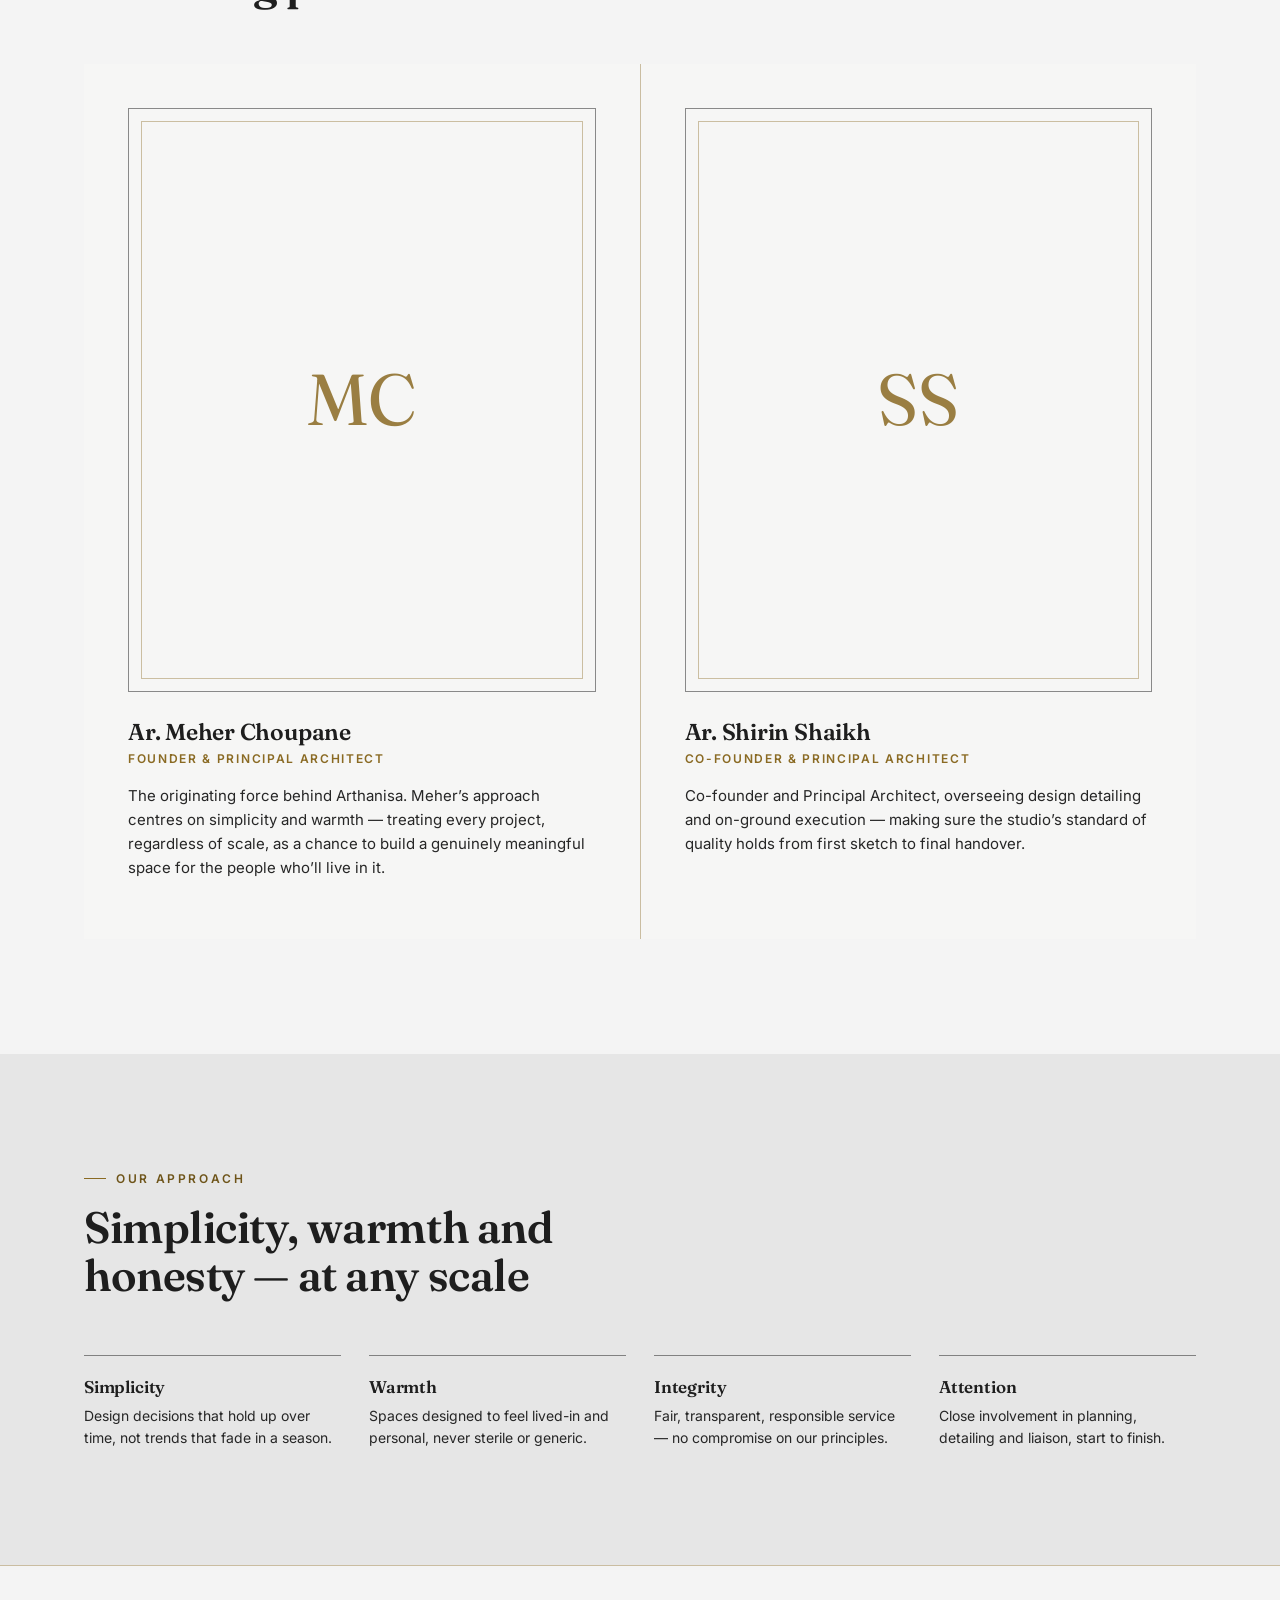
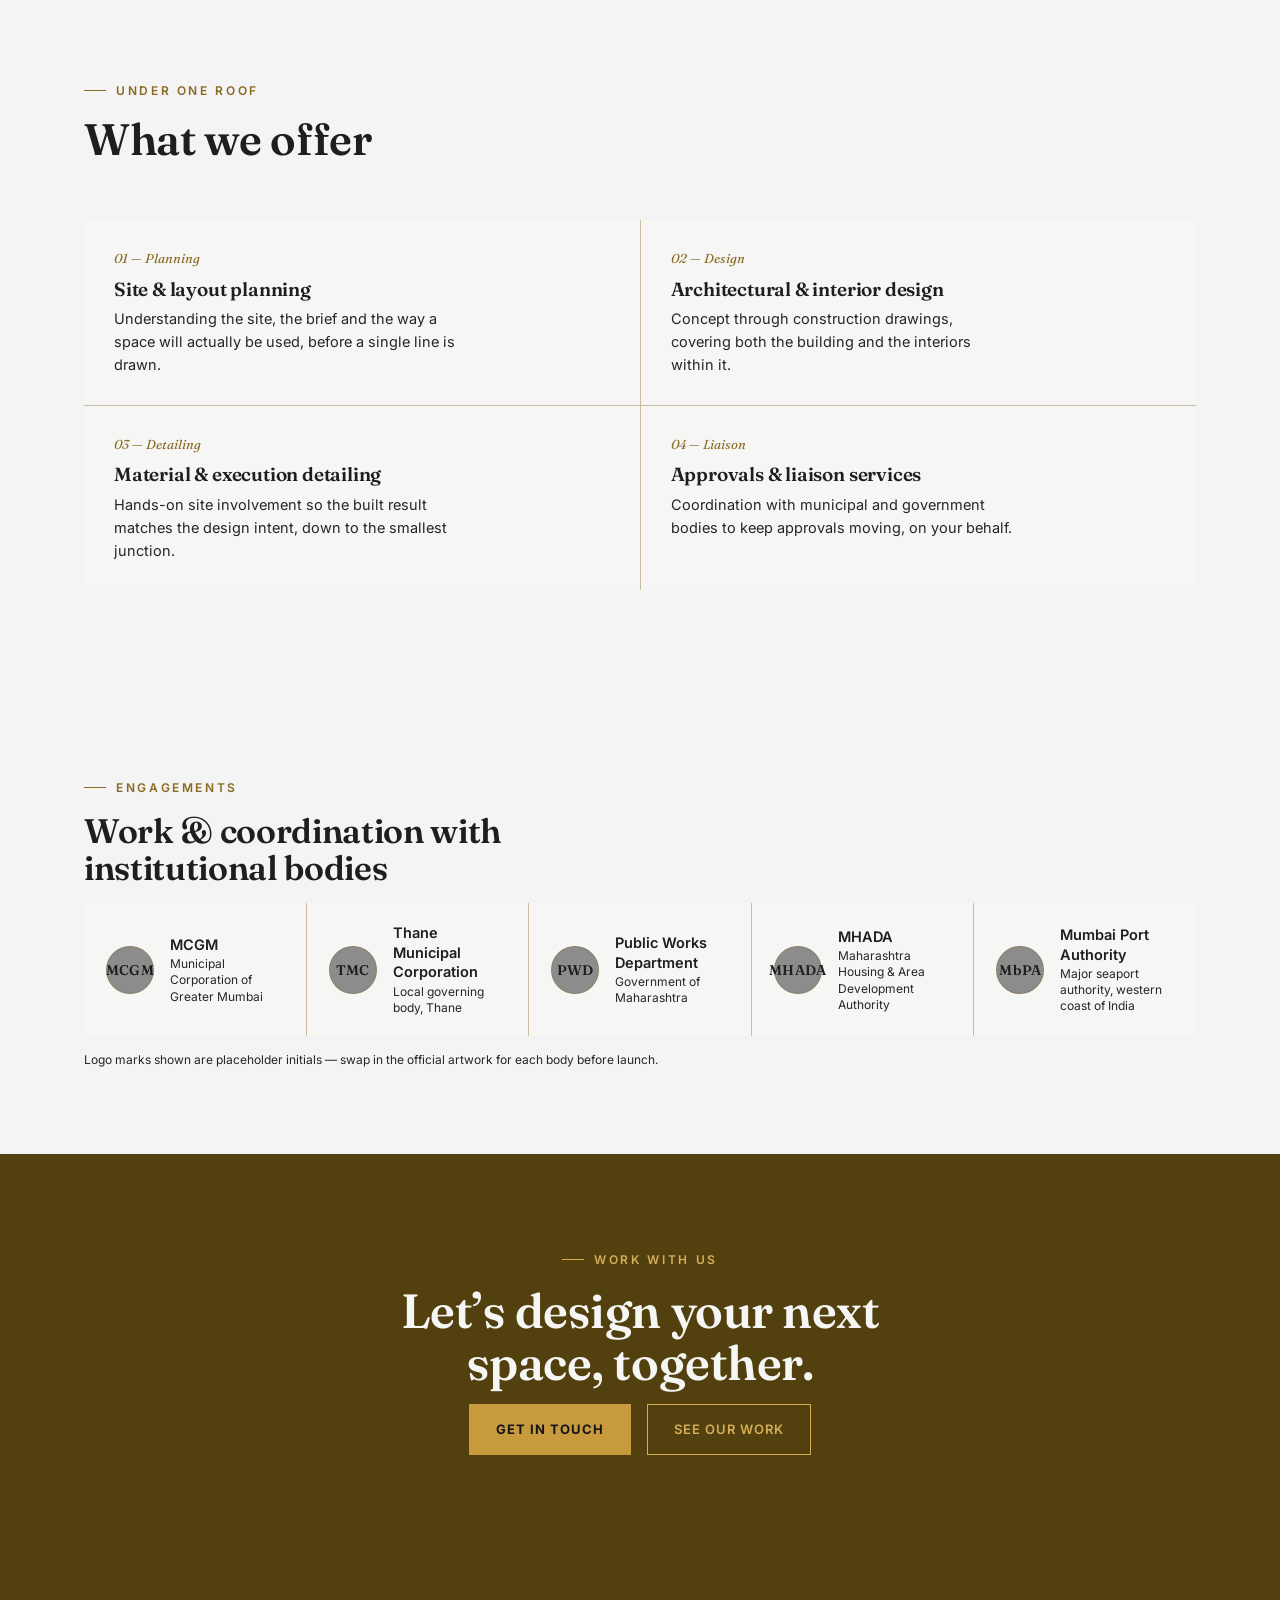
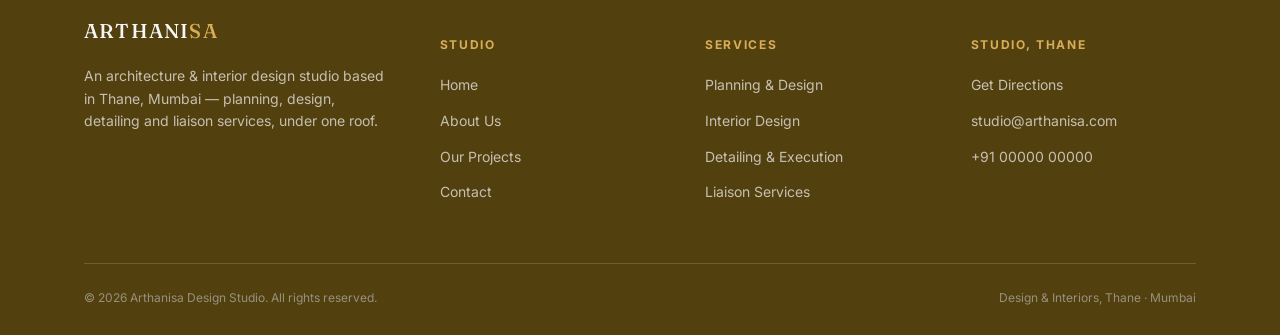
==== commit 4a367b78: "Add files via upload" ====
--- a/about.html
+++ b/about.html
@@ -7,7 +7,7 @@
 <meta name="description" content="Arthanisa Design Studio was founded by Ar. Meher Choupane and co-founded by Ar. Shirin Shaikh in Thane, Mumbai — offering planning, design, detailing and liaison services under one roof.">
 <link rel="preconnect" href="https://fonts.googleapis.com">
 <link rel="preconnect" href="https://fonts.gstatic.com" crossorigin>
-<link rel="stylesheet" href="style.css?v=6">
+<link rel="stylesheet" href="style.css?v=7">
 </head>
 <body>
 
@@ -176,7 +176,7 @@
   <div class="wrap">
     <div class="footer-top">
       <div class="footer-brand">
-        <span class="logo-word">ARTHANI<em style="color:#8A6A23;font-style:normal;">SA</em></span>
+        <span class="logo-word">ARTHANI<em style="color:#D8AD58;font-style:normal;">SA</em></span>
         <p>An architecture &amp; interior design studio based in Thane, Mumbai — planning, design, detailing and liaison services, under one roof.</p>
       </div>
       <div class="footer-col">
--- a/style.css
+++ b/style.css
@@ -7,38 +7,59 @@
 @import url('https://fonts.googleapis.com/css2?family=Fraunces:ital,opsz,wght@0,9..144,400;0,9..144,500;0,9..144,600;1,9..144,400&family=Inter:wght@400;500;600;700&display=swap');
 
 :root{
-  /* LIGHT GREY theme — every background token is pinned to the exact same
-     value (#8C8C8C), genuinely neutral (R=G=B). No sub-shades, no bands,
-     no gradients: one flat grey for the whole site. Token names are kept
-     as-is (paper/charcoal/-2/-3) purely so every rule that already
-     references them keeps working — they all resolve to the same colour. */
-  --grey:       #8C8C8C;
-  --ink:        #242424;
-  --charcoal:   #8C8C8C;
-  --charcoal-2: #8C8C8C;
-  --charcoal-3: #8C8C8C;
-  --paper:      #8C8C8C;
-  --paper-2:    #8C8C8C;
-  --paper-3:    #8C8C8C;
-  /* secondary/body copy — ink at reduced opacity, so every text colour
-     on the site is still either "ink", a white button label, or "gold" */
-  --grey-text:  rgba(36,36,36,0.85);
-  --grey-line:  rgba(36,36,36,0.35);
+  /* GREY + WHITE theme. Header/footer/CTA keep the one grey as a frame;
+  /* Structural chrome vs. content. --header-grey is the site's one grey —
+     header, footer, the CTA band and the nav dropdown all share it as a
+     frame. Everything people actually READ sits on --paper (a light
+     off-white) or --cream (pure white, for cards/panels that need to lift
+     off --paper). --charcoal is a light-medium grey used only for
+     .section--dark's alternating band. */
+  --grey:         #8C8C8C;
+  --header-grey:  #8C8C8C;
+  --ink:          #1E1E1E;
+  --charcoal:     #E6E6E6;
+  --charcoal-2:   #E6E6E6;
+  --charcoal-3:   #8C8C8C;
+  --paper:        #F4F4F4;
+  --paper-2:      #F0F0F0;
+  --paper-3:      #EBEBEB;
+  --cream:        #FFFFFF;
+  /* secondary/body copy — a solid dark tone (not translucent white/ink at
+     low opacity) so it stays crisp against the mid-grey background rather
+     than washing out */
+  --grey-text:  #262626;
+  --grey-line:  rgba(30,30,30,0.5);
 
   /* the deepest neutral — reserved for text that sits on top of a bright
      gold fill, where the contrast needs to flip */
   --dark:       #161616;
 
   /* gold foil — the site's accent colour, kept exactly as an ACCENT: text,
-     buttons and thin hairlines only, never a wash across a background. */
-  --gold:        #6E5419;
-  --gold-2:      #52400F;
+     buttons and thin hairlines only, never a wash across a background.
+     Deep enough to read as TEXT on the light --paper/--cream backgrounds
+     that most of the site uses; on the darker --header-grey band (header,
+     footer, CTA) it's a softer accent rather than a high-contrast one —
+     --gold-fill/-2 stay bright since those are solid button fills and
+     don't compete with the page background for contrast. */
+  --gold:        #8A6A23;
+  --gold-2:      #6E5419;
   --gold-deep:   #52400F;
   --gold-fill:   #C79A3D;
   --gold-fill-2: #D8AD58;
   --gold-soft:  rgba(138,106,35,0.12);
   --gold-line:  rgba(138,106,35,0.4);
 
+  /* accent band — the ~20% of the site that's deliberately NOT grey:
+     the CTA bands and the footer. A deep warm bronze-gold, distinct from
+     every grey token above, paired with light, SOLID (never translucent)
+     text tones so nothing washes out against it. */
+  --accent-bg:     var(--gold-deep);
+  --accent-ink:    var(--cream);
+  --accent-muted:  #C7C0B2;
+  --accent-dim:    #98907E;
+  --accent-line:   rgba(246,246,245,.16);
+  --accent-gold:   var(--gold-fill-2);
+
   /* lightest tone in the system — brighter than --paper, kept in reserve
      for any fill that needs to lift off the page */
   --cream:      #F6F6F5;
@@ -53,7 +74,7 @@
 }
 
 *,*::before,*::after{ box-sizing:border-box; }
-html{ scroll-behavior:smooth; overflow-x:hidden; background:#8C8C8C; }
+html{ scroll-behavior:smooth; overflow-x:hidden; background:#F4F4F4; }
 body{
   margin:0;
   background:var(--paper);
@@ -84,7 +105,7 @@
 a{ color:inherit; text-decoration:none; }
 h1,h2,h3,h4{
   font-family:var(--font-display);
-  font-weight:500;
+  font-weight:600;
   line-height:1.08;
   margin:0 0 .5em;
   letter-spacing:-0.01em;
@@ -187,7 +208,7 @@
 .site-header{
   position:fixed; top:0; left:0; right:0; z-index:100;
   padding:22px 0;
-  background:linear-gradient(to bottom, rgba(140,140,140,.7), rgba(140,140,140,0));
+  background:transparent;
   transition:background .4s var(--ease), padding .4s var(--ease), border-color .4s var(--ease);
   border-bottom:1px solid transparent;
 }
@@ -291,7 +312,7 @@
   display:none;
   flex-direction:column; align-items:stretch; gap:0;
   position:absolute; top:calc(100% + 12px); right:0;
-  background:var(--paper);
+  background:var(--header-grey);
   border:1px solid var(--grey-line);
   box-shadow:0 20px 44px rgba(28,28,28,.16);
   padding:8px 24px; min-width:220px;
@@ -326,7 +347,7 @@
     display:none;
     flex-direction:column; align-items:stretch; gap:0;
     position:absolute; top:calc(100% + 12px); right:0;
-    background:var(--paper);
+    background:var(--header-grey);
     border:1px solid var(--grey-line);
     box-shadow:0 20px 44px rgba(28,28,28,.16);
     padding:8px 22px; min-width:210px; max-width:82vw;
@@ -348,7 +369,7 @@
   position:relative;
   min-height:100vh;
   display:flex; align-items:flex-end;
-  background:var(--charcoal-3);
+  background:var(--header-grey);
   color:var(--grey-text);
   overflow:hidden;
 }
@@ -404,7 +425,7 @@
 .page-hero{
   position:relative;
   padding:clamp(160px,20vw,220px) 0 clamp(64px,8vw,96px);
-  background:var(--charcoal-3);
+  background:var(--header-grey);
   color:var(--grey-text);
   overflow:hidden;
 }
@@ -442,7 +463,7 @@
 /* ---------- number cards / expertise ---------- */
 .card-grid{ display:grid; grid-template-columns:repeat(3,1fr); gap:1px; background:var(--gold-line); margin-top:56px; }
 .exp-card{
-  background:var(--paper); padding:40px 32px; position:relative; overflow:hidden;
+  background:var(--cream); padding:40px 32px; position:relative; overflow:hidden;
   transition:transform .35s var(--ease), box-shadow .35s var(--ease), z-index 0s;
 }
 .exp-card::before{
@@ -459,11 +480,11 @@
 
 /* ---------- founders ---------- */
 .founders{ display:grid; grid-template-columns:repeat(2,1fr); gap:1px; background:var(--gold-line); margin-top:56px; }
-.founder{ background:var(--paper); padding:44px; transition:transform .35s var(--ease), box-shadow .35s var(--ease); position:relative; }
+.founder{ background:var(--cream); padding:44px; transition:transform .35s var(--ease), box-shadow .35s var(--ease); position:relative; }
 .founder:hover{ transform:translateY(-5px); box-shadow:0 20px 38px rgba(0,0,0,.32); z-index:2; }
 .founder-photo{
   width:100%; aspect-ratio:4/5; margin-bottom:28px;
-  background:var(--paper);
+  background:var(--cream);
   position:relative; overflow:hidden;
   border:1px solid var(--grey-line);
 }
@@ -494,14 +515,14 @@
 .org-badges{ display:flex; flex-wrap:wrap; gap:1px; background:var(--gold-line); margin-top:16px; }
 .org-badge{
   flex:1 1 220px; min-height:96px; padding:20px 22px;
-  background:var(--paper);
+  background:var(--cream);
   display:flex; align-items:center; gap:16px;
   position:relative; transition:transform .3s var(--ease), box-shadow .3s var(--ease);
 }
 .org-badge:hover{ transform:translateY(-3px); box-shadow:0 14px 26px rgba(0,0,0,.28); z-index:2; }
 .org-badge .mark{
   flex:none; width:48px; height:48px; border-radius:50%;
-  background:var(--charcoal-3); color:var(--ink);
+  background:var(--header-grey); color:var(--ink);
   border:1px solid var(--gold-line);
   display:flex; align-items:center; justify-content:center;
   font-family:var(--font-display); font-size:14px; font-weight:600; letter-spacing:.02em;
@@ -539,12 +560,12 @@
 }
 .pf-tile{
   position:relative; overflow:hidden; border:1px solid var(--grey-line);
-  background:var(--paper);
+  background:var(--cream);
 }
 .pf-tile.pf-map{
   grid-row:1 / 3;
   display:flex; align-items:center; justify-content:center;
-  background:var(--paper);
+  background:var(--cream);
 }
 .pf-tile.pf-map::after{
   content:""; position:absolute; inset:14px;
@@ -567,13 +588,13 @@
 
 .project-grid{ display:grid; grid-template-columns:repeat(3,1fr); gap:28px; margin-top:36px; }
 .project-card{
-  display:block; border:1px solid var(--grey-line); overflow:hidden; background:var(--paper);
+  display:block; border:1px solid var(--grey-line); overflow:hidden; background:var(--cream);
   transition:transform .35s var(--ease), border-color .3s var(--ease), box-shadow .35s var(--ease);
 }
 .project-card:hover{ border-color:var(--gold); transform:translateY(-6px); box-shadow:0 22px 40px rgba(0,0,0,.35); }
 .project-thumb{
   aspect-ratio:5/4; position:relative; overflow:hidden;
-  background:var(--paper);
+  background:var(--cream);
 }
 .project-thumb svg{ position:absolute; inset:0; width:100%; height:100%; }
 .project-thumb .corner{ position:absolute; width:14px; height:14px; border-color:var(--gold); opacity:.8; }
@@ -596,7 +617,7 @@
   background:var(--gold-line); margin-top:56px;
 }
 .process-box{
-  background:var(--paper);
+  background:var(--cream);
   padding:28px 30px;
   position:relative; overflow:hidden;
   transition:transform .35s var(--ease), box-shadow .35s var(--ease);
@@ -637,7 +658,7 @@
 
 /* ---------- CTA band ---------- */
 .cta-band{
-  background:var(--charcoal); color:var(--grey-text);
+  background:var(--accent-bg); color:var(--accent-muted);
   padding:clamp(56px,8vw,96px) 0; text-align:center;
   position:relative; overflow:hidden;
 }
@@ -651,9 +672,13 @@
   pointer-events:none;
 }
 .cta-band .wrap{ position:relative; z-index:1; }
-.cta-band h2{ color:var(--ink); font-size:clamp(30px,4vw,48px); max-width:16ch; margin:0 auto 16px; }
-.cta-band .lede{ margin:0 auto 36px; color:var(--grey-text); }
+.cta-band .eyebrow{ color:var(--accent-gold); }
+.cta-band .eyebrow::before{ background:var(--accent-gold); }
+.cta-band h2{ color:var(--accent-ink); font-size:clamp(30px,4vw,48px); max-width:16ch; margin:0 auto 16px; }
+.cta-band .lede{ margin:0 auto 36px; color:var(--accent-muted); }
 .cta-actions{ display:flex; gap:16px; justify-content:center; flex-wrap:wrap; }
+.cta-band .btn--on-dark{ border-color:var(--accent-gold); color:var(--accent-gold); }
+.cta-band .btn--on-dark:hover{ background:var(--accent-gold); border-color:var(--accent-gold); color:var(--dark); }
 
 /* ---------- contact ---------- */
 .contact-layout{ display:grid; grid-template-columns:1fr 1fr; gap:clamp(40px,6vw,96px); }
@@ -667,7 +692,7 @@
 .form-field{ margin-bottom:22px; }
 .form-field label{ display:block; font-size:12px; letter-spacing:.1em; text-transform:uppercase; font-weight:600; color:var(--grey-text); margin-bottom:8px; }
 .form-field input, .form-field textarea, .form-field select{
-  width:100%; border:none; border-bottom:1px solid var(--grey-line); background:var(--paper);
+  width:100%; border:none; border-bottom:1px solid var(--grey-line); background:var(--cream);
   padding:10px 2px; font-family:var(--font-body); font-size:15px; color:var(--ink); outline:none;
   transition:border-color .3s var(--ease);
 }
@@ -677,20 +702,20 @@
 .form-field textarea{ resize:vertical; min-height:110px; }
 .form-note{ font-size:12px; color:var(--grey-text); margin-top:-6px; }
 
-.map-wrap{ border:1px solid var(--grey-line); margin-top:56px; background:var(--charcoal-3); }
+.map-wrap{ border:1px solid var(--grey-line); margin-top:56px; background:var(--header-grey); }
 .map-wrap iframe{ width:100%; height:420px; border:0; filter:grayscale(1) contrast(0.95) brightness(1.05); display:block; }
 @media (max-width:880px){ .contact-layout{ grid-template-columns:1fr; } }
 
 /* ---------- footer ---------- */
-.site-footer{ background:var(--charcoal-3); color:var(--grey-text); padding:64px 0 28px; }
-.footer-top{ display:grid; grid-template-columns:1.4fr 1fr 1fr 1fr; gap:40px; padding-bottom:48px; border-bottom:1px solid var(--grey-line); }
-.footer-brand .logo-word{ color:var(--ink); }
-.footer-brand p{ color:var(--grey-text); font-size:14px; margin-top:18px; max-width:34ch; }
-.footer-col h5{ font-size:12px; letter-spacing:.14em; text-transform:uppercase; color:var(--gold-2); margin-bottom:18px; }
+.site-footer{ background:var(--accent-bg); color:var(--accent-muted); padding:64px 0 28px; }
+.footer-top{ display:grid; grid-template-columns:1.4fr 1fr 1fr 1fr; gap:40px; padding-bottom:48px; border-bottom:1px solid var(--accent-line); }
+.footer-brand .logo-word{ color:var(--accent-ink); }
+.footer-brand p{ color:var(--accent-muted); font-size:14px; margin-top:18px; max-width:34ch; }
+.footer-col h5{ font-size:12px; letter-spacing:.14em; text-transform:uppercase; color:var(--accent-gold); margin-bottom:18px; }
 .footer-col li{ margin-bottom:10px; }
-.footer-col a{ font-size:14px; color:var(--grey-text); }
-.footer-col a:hover{ color:var(--gold-2); }
-.footer-bottom{ display:flex; justify-content:space-between; flex-wrap:wrap; gap:12px; padding-top:24px; font-size:12px; color:rgba(38,35,29,0.45); }
+.footer-col a{ font-size:14px; color:var(--accent-muted); }
+.footer-col a:hover{ color:var(--accent-gold); }
+.footer-bottom{ display:flex; justify-content:space-between; flex-wrap:wrap; gap:12px; padding-top:24px; font-size:12px; color:var(--accent-dim); }
 @media (max-width:820px){ .footer-top{ grid-template-columns:1fr 1fr; } }
 @media (max-width:520px){ .footer-top{ grid-template-columns:1fr; } }
 
@@ -699,7 +724,7 @@
 @media (max-width:880px){ .split{ grid-template-columns:1fr; } }
 .figure-panel{
   aspect-ratio:4/5;
-  background:var(--paper);
+  background:var(--cream);
   border:1px solid var(--grey-line);
   position:relative;
 }
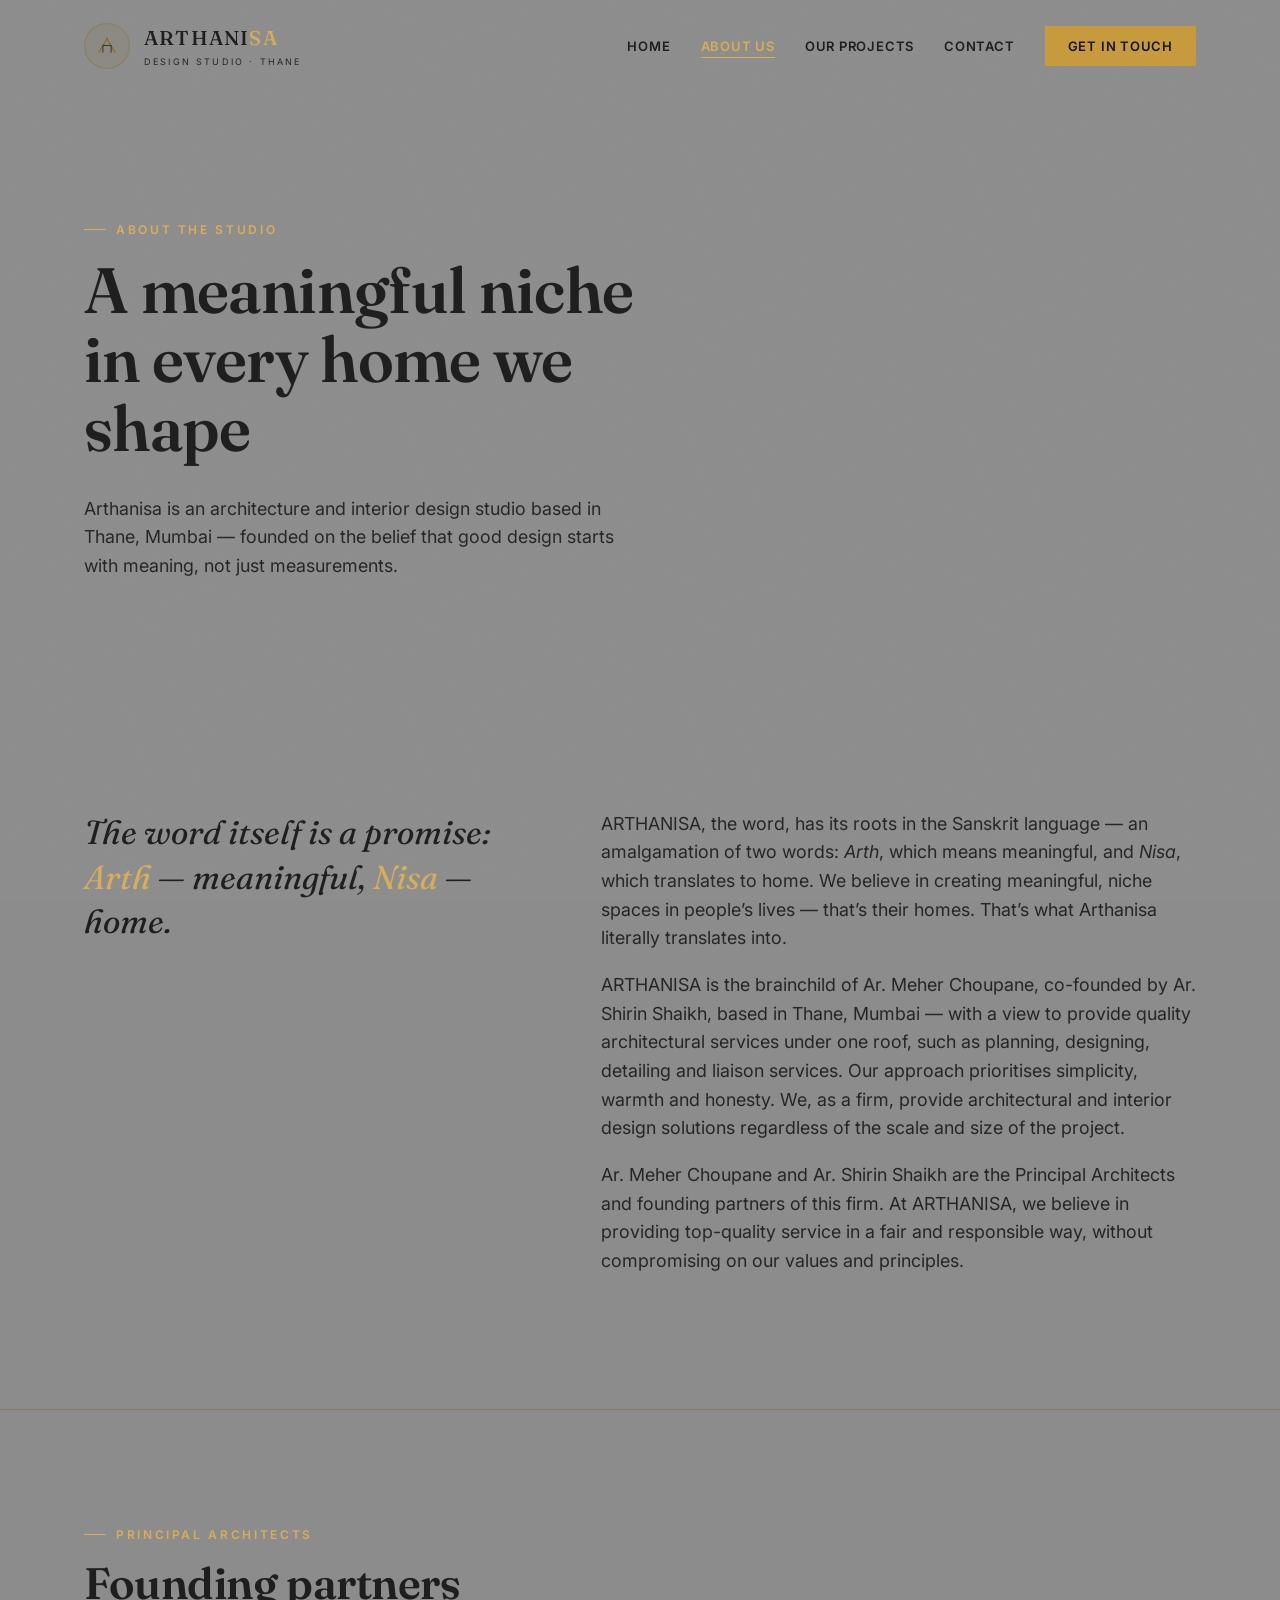
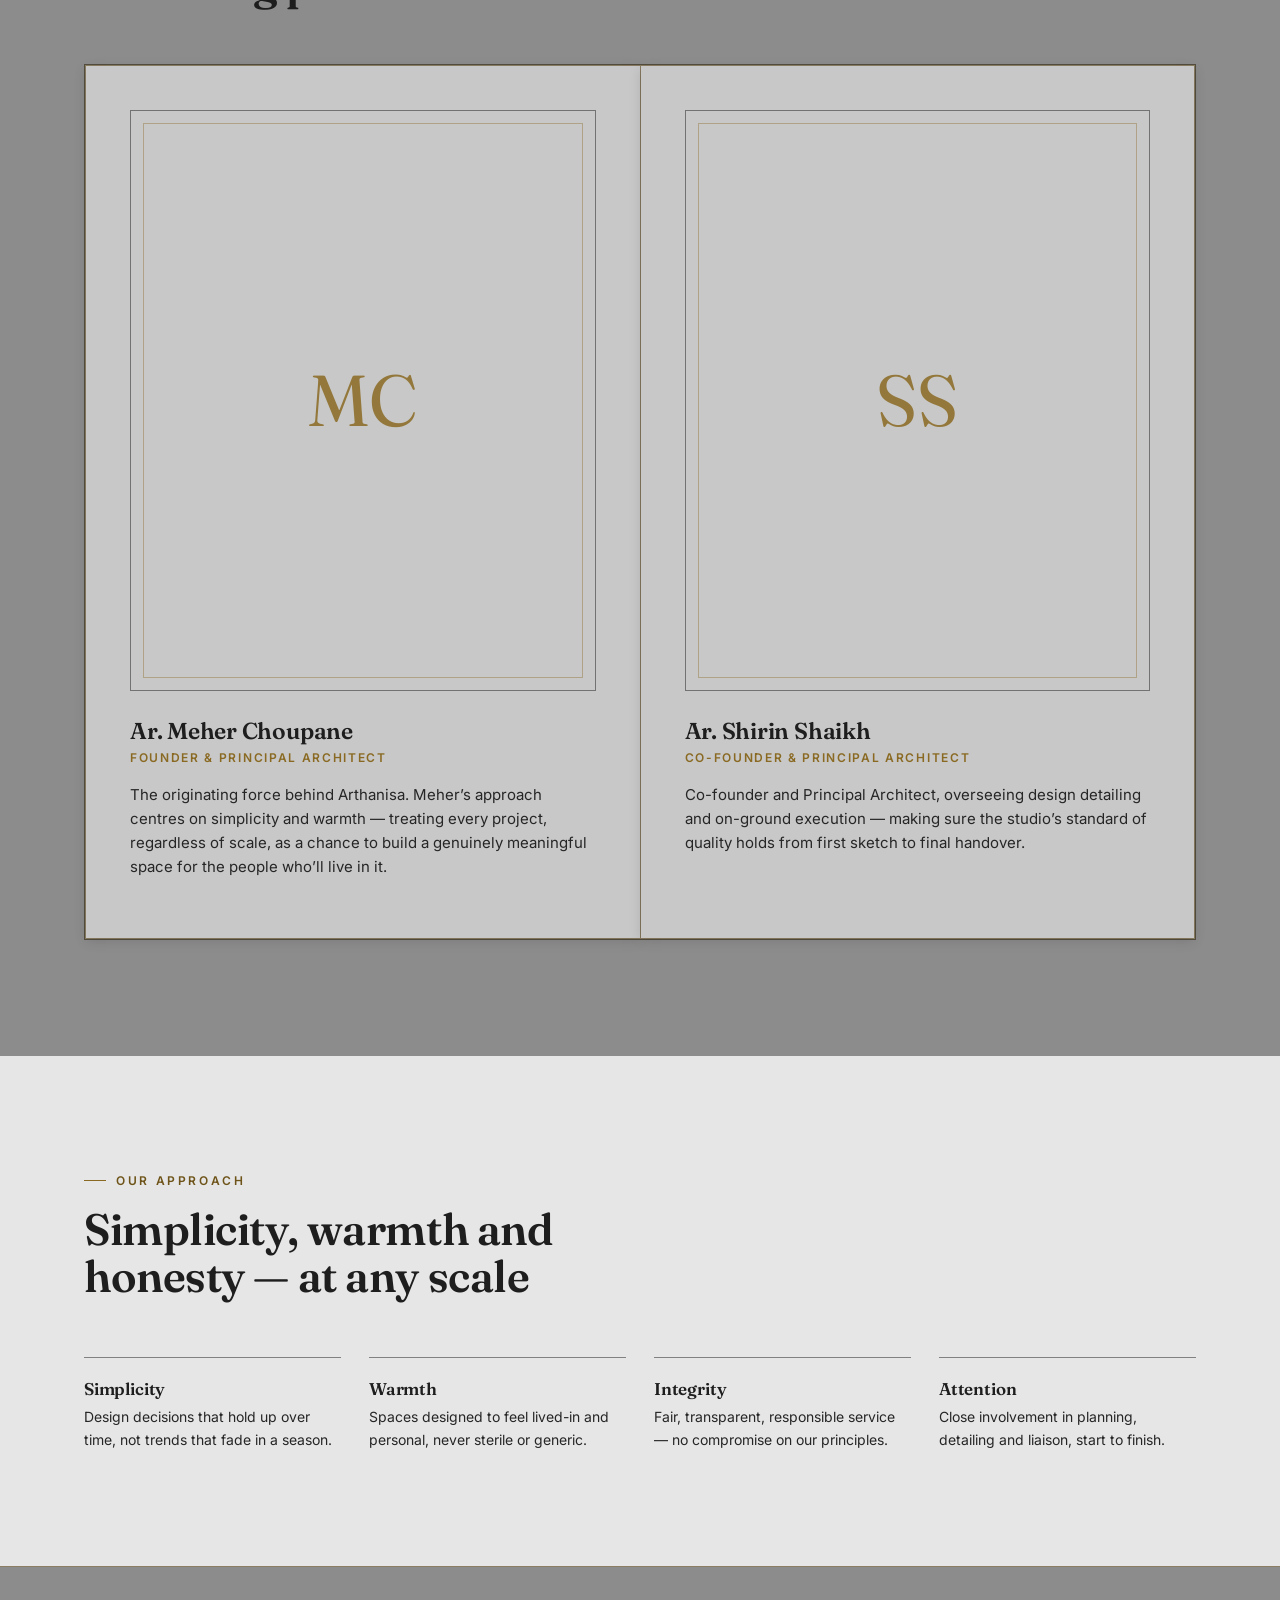
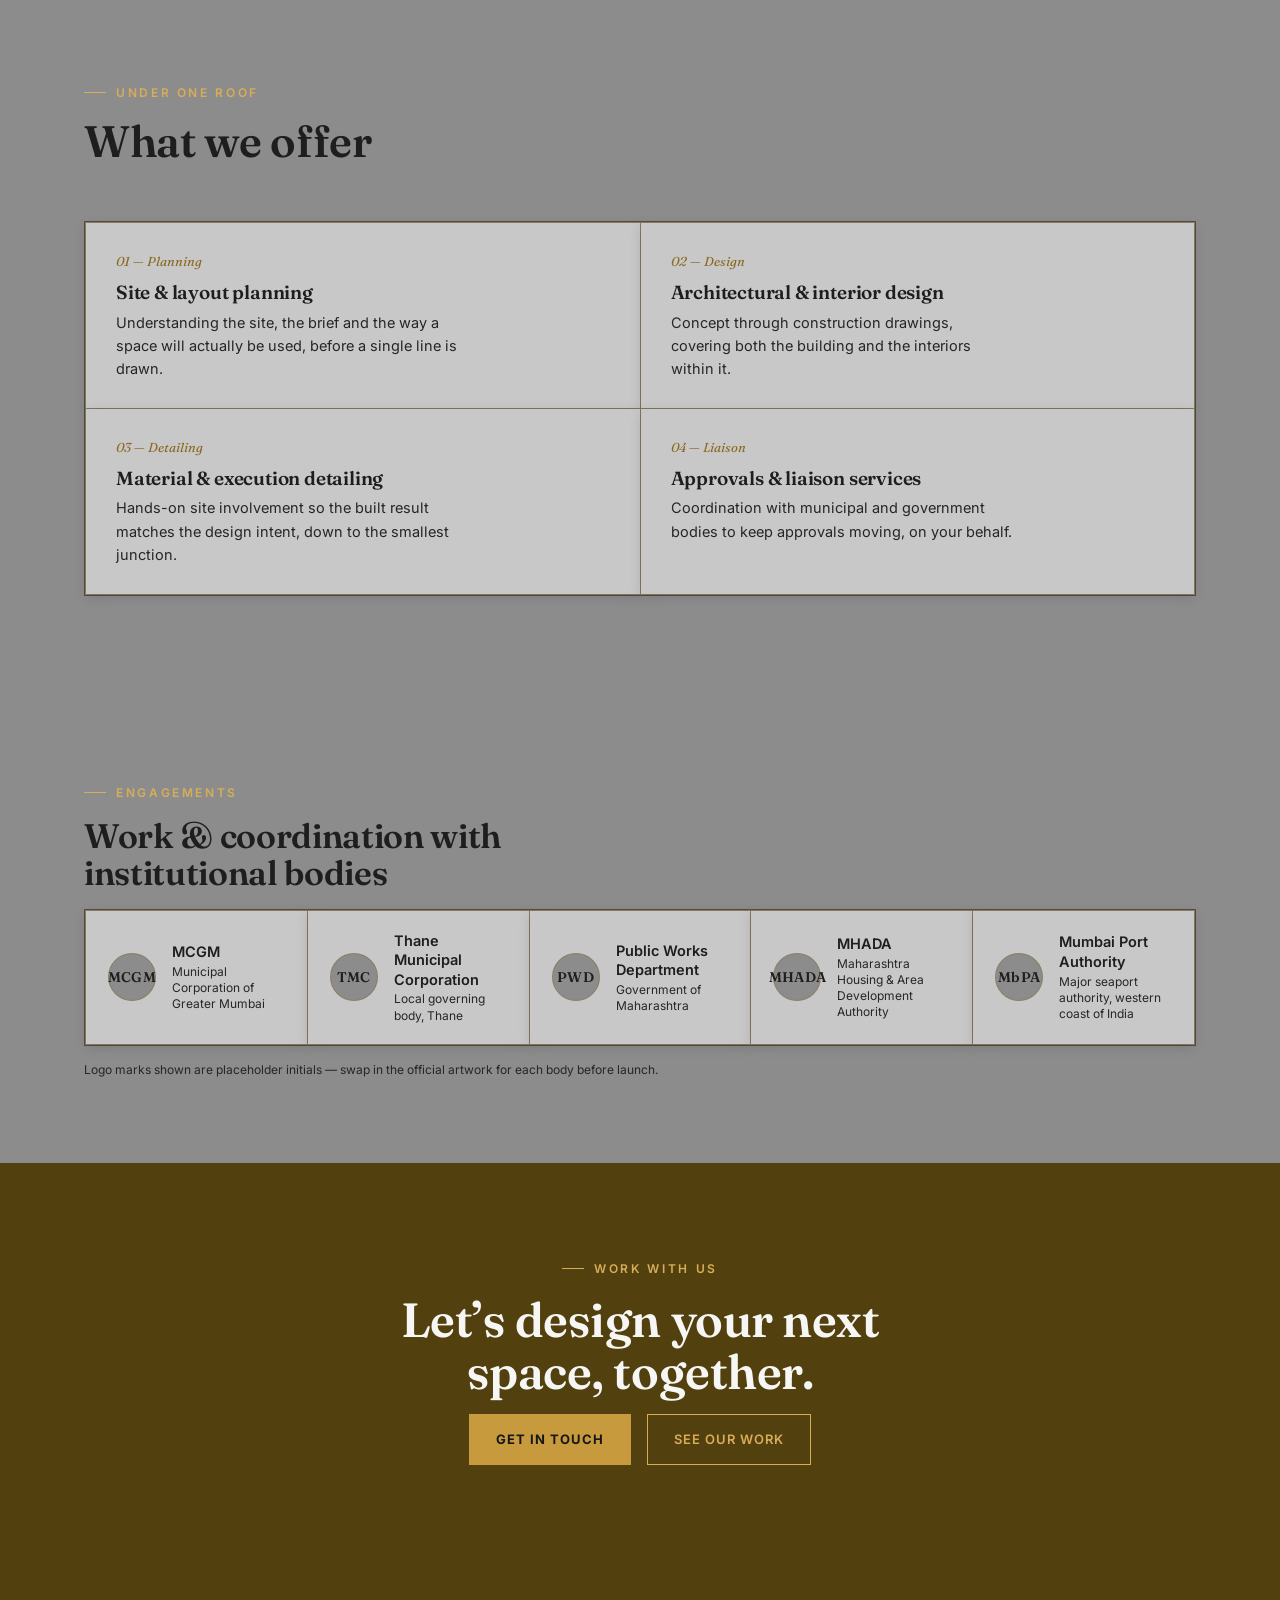
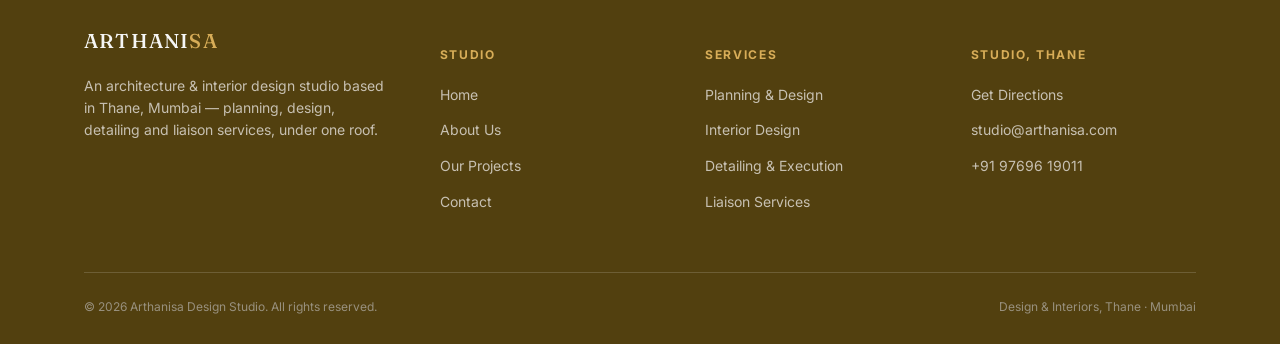
==== commit ab2ce136: "Add files via upload" ====
--- a/about.html
+++ b/about.html
@@ -200,9 +200,9 @@
       <div class="footer-col">
         <h5>Studio, Thane</h5>
         <ul>
-          <li><a href="https://www.google.com/maps/place/Arthanisa+Design+Studio/@19.1889408,72.9808896,14z" target="_blank" rel="noopener">Get Directions</a></li>
+          <li><a href="https://www.google.com/maps/search/?api=1&query=Arthanisa+Design+Studio,+Shop+No.1,+PWD+Compound,+Station+Rd,+Juhu+Chandan+Society,+Jambli+Naka,+Thane+West,+Thane,+Maharashtra+400602" target="_blank" rel="noopener">Get Directions</a></li>
           <li><a href="mailto:studio@arthanisa.com">studio@arthanisa.com</a></li>
-          <li><a href="tel:+910000000000">+91 00000 00000</a></li>
+          <li><a href="tel:+919769619011">+91 97696 19011</a></li>
         </ul>
       </div>
     </div>
--- a/style.css
+++ b/style.css
@@ -7,23 +7,24 @@
 @import url('https://fonts.googleapis.com/css2?family=Fraunces:ital,opsz,wght@0,9..144,400;0,9..144,500;0,9..144,600;1,9..144,400&family=Inter:wght@400;500;600;700&display=swap');
 
 :root{
-  /* GREY + WHITE theme. Header/footer/CTA keep the one grey as a frame;
   /* Structural chrome vs. content. --header-grey is the site's one grey —
-     header, footer, the CTA band and the nav dropdown all share it as a
-     frame. Everything people actually READ sits on --paper (a light
-     off-white) or --cream (pure white, for cards/panels that need to lift
-     off --paper). --charcoal is a light-medium grey used only for
-     .section--dark's alternating band. */
+     the hero, page-hero and the scrolled header all share it as a frame.
+     --paper matches it, so the rest of the page (everything people
+     actually read) sits on that same grey rather than a near-white
+     "paper." --cream is a muted light grey (not white) reserved for
+     cards/panels that need to lift off --paper without glaring.
+     --charcoal is a light grey used only for .section--dark's alternating
+     band. --accent-bg is the ~20% that's deliberately NOT grey: the CTA
+     bands and the footer. */
   --grey:         #8C8C8C;
   --header-grey:  #8C8C8C;
   --ink:          #1E1E1E;
   --charcoal:     #E6E6E6;
   --charcoal-2:   #E6E6E6;
   --charcoal-3:   #8C8C8C;
-  --paper:        #F4F4F4;
+  --paper:        #8C8C8C;
   --paper-2:      #F0F0F0;
   --paper-3:      #EBEBEB;
-  --cream:        #FFFFFF;
   /* secondary/body copy — a solid dark tone (not translucent white/ink at
      low opacity) so it stays crisp against the mid-grey background rather
      than washing out */
@@ -49,20 +50,29 @@
   --gold-soft:  rgba(138,106,35,0.12);
   --gold-line:  rgba(138,106,35,0.4);
 
+  /* bright gold — for gold TEXT/accents that sit directly on the grey
+     --paper/--header-grey backgrounds, where the deep --gold above reads
+     as too faded. Kept separate from --gold so the places that still work
+     well with the deep tone (on --cream cards, on the light --charcoal
+     band) aren't affected. */
+  --gold-bright: var(--gold-fill-2);
+
   /* accent band — the ~20% of the site that's deliberately NOT grey:
      the CTA bands and the footer. A deep warm bronze-gold, distinct from
      every grey token above, paired with light, SOLID (never translucent)
      text tones so nothing washes out against it. */
   --accent-bg:     var(--gold-deep);
-  --accent-ink:    var(--cream);
+  --accent-ink:    #F6F6F5;
   --accent-muted:  #C7C0B2;
   --accent-dim:    #98907E;
   --accent-line:   rgba(246,246,245,.16);
   --accent-gold:   var(--gold-fill-2);
 
-  /* lightest tone in the system — brighter than --paper, kept in reserve
-     for any fill that needs to lift off the page */
-  --cream:      #F6F6F5;
+  /* card/panel fill — a soft, muted light grey rather than near-white, so
+     large filled cards don't read as a glare against --paper. Still
+     clearly lighter than --paper so panels keep their lift; the border +
+     shadow on each card do the rest of the separating work. */
+  --cream:      #C8C8C8;
 
   --font-display: 'Fraunces', serif;
   --font-body: 'Inter', sans-serif;
@@ -74,7 +84,7 @@
 }
 
 *,*::before,*::after{ box-sizing:border-box; }
-html{ scroll-behavior:smooth; overflow-x:hidden; background:#F4F4F4; }
+html{ scroll-behavior:smooth; overflow-x:hidden; background:var(--paper); }
 body{
   margin:0;
   background:var(--paper);
@@ -125,7 +135,7 @@
   font-size:12px;
   letter-spacing:.22em;
   text-transform:uppercase;
-  color:var(--gold);
+  color:var(--gold-bright);
   display:flex;
   align-items:center;
   gap:10px;
@@ -135,13 +145,14 @@
 .eyebrow::before{
   content:"";
   width:22px;height:1px;
-  background:var(--gold);
+  background:var(--gold-bright);
   display:inline-block;
 }
 .section{ padding:clamp(64px,9vw,120px) 0; }
 .section--tight{ padding:clamp(40px,6vw,72px) 0; }
 .section--dark{ background:var(--charcoal); color:var(--grey-text); }
 .section--dark .eyebrow{ color:var(--gold-2); }
+.section--dark .eyebrow::before{ background:var(--gold); }
 .grid-line-top{ border-top:1px solid var(--gold-line); }
 .center{ text-align:center; }
 .lede{
@@ -213,7 +224,7 @@
   border-bottom:1px solid transparent;
 }
 .site-header.is-scrolled{
-  background:rgba(140,140,140,0.92);
+  background:rgba(140,140,140,0.7);
   backdrop-filter:blur(18px) saturate(1.1);
   -webkit-backdrop-filter:blur(18px) saturate(1.1);
   padding:14px 0;
@@ -229,7 +240,7 @@
   background:rgba(138,106,35,0.08);
   transition:border-color .4s var(--ease), background .4s var(--ease);
 }
-.site-header.is-scrolled .logo-badge{ border-color:var(--gold); background:var(--gold-soft); }
+.site-header.is-scrolled .logo-badge{ border-color:var(--gold-bright); background:var(--gold-soft); }
 .logo-mark{ width:22px; height:22px; flex:none; }
 .logo-mark path{ transition:stroke .4s var(--ease); }
 .logo-word{
@@ -240,7 +251,7 @@
   color:var(--ink);
   transition:color .4s var(--ease);
 }
-.logo-word em{ color:var(--gold-2); font-style:normal; transition:color .4s var(--ease); }
+.logo-word em{ color:var(--gold-bright); font-style:normal; transition:color .4s var(--ease); }
 .logo-sub{
   display:block;
   font-family:var(--font-body);
@@ -252,7 +263,7 @@
   transition:color .4s var(--ease);
 }
 .site-header.is-scrolled .logo-word{ color:var(--ink); }
-.site-header.is-scrolled .logo-word em{ color:var(--gold); }
+.site-header.is-scrolled .logo-word em{ color:var(--gold-bright); }
 .site-header.is-scrolled .logo-sub{ color:var(--grey-text); }
 
 /* holds the full row + the toggle; positioned so the dropdown can anchor to it */
@@ -273,25 +284,25 @@
 .nav-links a::after{
   content:"";
   position:absolute; left:0; right:100%; bottom:0;
-  height:1px; background:var(--gold-2);
+  height:1px; background:var(--gold-bright);
   transition:right .35s var(--ease);
 }
 .nav-links a:hover::after,
 .nav-links a.is-active::after{ right:0; }
-.nav-links a.is-active{ color:var(--gold-2); }
+.nav-links a.is-active{ color:var(--gold-bright); }
 .nav-links a.nav-cta{
   padding:11px 22px;
   border:1px solid var(--gold-fill); background:var(--gold-fill); color:var(--dark);
   transition:background .3s var(--ease), color .3s var(--ease), border-color .3s var(--ease);
 }
 .nav-links a.nav-cta::after{ display:none; }
-.nav-links a.nav-cta:hover{ background:transparent; color:var(--gold-2); }
+.nav-links a.nav-cta:hover{ background:transparent; color:var(--gold-bright); }
 
 .site-header.is-scrolled .nav-links a{ color:var(--ink); }
-.site-header.is-scrolled .nav-links a::after{ background:var(--gold); }
-.site-header.is-scrolled .nav-links a.is-active{ color:var(--gold); }
+.site-header.is-scrolled .nav-links a::after{ background:var(--gold-bright); }
+.site-header.is-scrolled .nav-links a.is-active{ color:var(--gold-bright); }
 .site-header.is-scrolled .nav-links a.nav-cta{ border-color:var(--gold-fill); background:var(--gold-fill); color:var(--dark); }
-.site-header.is-scrolled .nav-links a.nav-cta:hover{ background:transparent; color:var(--gold); }
+.site-header.is-scrolled .nav-links a.nav-cta:hover{ background:transparent; color:var(--gold-bright); }
 
 /* the toggle — hidden while the full row shows, appears once scrolled (or always, on narrow screens) */
 .nav-toggle{
@@ -328,12 +339,12 @@
 .site-header.is-scrolled .nav-links a{
   display:block; color:var(--ink); padding:13px 0;
 }
-.site-header.is-scrolled .nav-links a.is-active{ color:var(--gold); }
+.site-header.is-scrolled .nav-links a.is-active{ color:var(--gold-bright); }
 .site-header.is-scrolled .nav-links a.nav-cta{
   display:flex; justify-content:center; text-align:center;
   border-color:var(--gold-fill); background:var(--gold-fill); color:var(--dark);
 }
-.site-header.is-scrolled .nav-links a.nav-cta:hover{ background:transparent; color:var(--gold); }
+.site-header.is-scrolled .nav-links a.nav-cta:hover{ background:transparent; color:var(--gold-bright); }
 
 @keyframes navDropdownIn{
   from{ opacity:0; transform:translateY(-8px); }
@@ -356,12 +367,12 @@
   .nav-links li{ border-bottom:1px solid var(--grey-line); }
   .nav-links li:last-child{ border-bottom:none; padding:10px 0 8px; }
   .nav-links a{ display:block; color:var(--ink) !important; padding:13px 0; }
-  .nav-links a.is-active{ color:var(--gold) !important; }
+  .nav-links a.is-active{ color:var(--gold-bright) !important; }
   .nav-links a.nav-cta{
     display:flex; justify-content:center; text-align:center;
     border-color:var(--gold-fill) !important; background:var(--gold-fill) !important; color:var(--dark) !important;
   }
-  .nav-links a.nav-cta:hover{ background:transparent !important; color:var(--gold) !important; }
+  .nav-links a.nav-cta:hover{ background:transparent !important; color:var(--gold-bright) !important; }
 }
 
 /* ---------- hero (blueprint) ---------- */
@@ -394,16 +405,16 @@
 .hero-kicker{
   display:flex; align-items:center; gap:12px;
   font-size:12px; letter-spacing:.24em; text-transform:uppercase;
-  color:var(--gold-2); font-weight:600; margin-bottom:28px;
-}
-.hero-kicker::before{ content:""; width:34px; height:1px; background:var(--gold-2); }
+  color:var(--gold-bright); font-weight:600; margin-bottom:28px;
+}
+.hero-kicker::before{ content:""; width:34px; height:1px; background:var(--gold-bright); }
 .hero h1{
   font-size:clamp(40px,6.4vw,84px);
   max-width:16ch;
   color:var(--ink);
   margin-bottom:28px;
 }
-.hero h1 em{ font-style:italic; color:var(--gold-2); font-weight:400; }
+.hero h1 em{ font-style:italic; color:var(--gold-bright); font-weight:400; }
 .hero-sub{
   max-width:520px;
   color:var(--grey-text);
@@ -437,7 +448,7 @@
 .page-hero .wrap{ position:relative; z-index:1; }
 .page-hero h1{ font-size:clamp(38px,5.6vw,64px); color:var(--ink); max-width:14ch; }
 .page-hero .lede{ color:var(--grey-text); max-width:560px; }
-.page-hero .eyebrow{ color:var(--gold-2); }
+.page-hero .eyebrow{ color:var(--gold-bright); }
 
 /* ---------- philosophy / quote strip ---------- */
 .philosophy{
@@ -448,12 +459,12 @@
   margin:0; font-family:var(--font-display); font-weight:400; font-style:italic;
   font-size:clamp(22px,2.6vw,34px); line-height:1.35; color:var(--ink);
 }
-.philosophy blockquote em{ color:var(--gold); font-style:italic; }
+.philosophy blockquote em{ color:var(--gold-bright); font-style:italic; }
 @media (max-width:820px){ .philosophy{ grid-template-columns:1fr; } }
 
 /* ---------- homepage name-origin teaser (short form of the About page story) ---------- */
 .name-teaser{ max-width:640px; margin:0 auto; text-align:center; }
-.name-teaser__rule{ display:block; width:44px; height:2px; background:var(--gold); margin:0 auto 28px; }
+.name-teaser__rule{ display:block; width:44px; height:2px; background:var(--gold-bright); margin:0 auto 28px; }
 .name-teaser blockquote{
   margin:0 0 14px; font-family:var(--font-display); font-weight:400; font-style:italic;
   font-size:clamp(24px,3vw,36px); line-height:1.3; color:var(--ink);
@@ -461,9 +472,10 @@
 .name-teaser .lede{ margin:0 auto 24px; }
 
 /* ---------- number cards / expertise ---------- */
-.card-grid{ display:grid; grid-template-columns:repeat(3,1fr); gap:1px; background:var(--gold-line); margin-top:56px; }
+.card-grid{ display:grid; grid-template-columns:repeat(3,1fr); gap:1px; background:var(--gold-line); margin-top:56px; padding:1px; border:1px solid var(--grey-line); }
 .exp-card{
   background:var(--cream); padding:40px 32px; position:relative; overflow:hidden;
+  box-shadow:0 3px 12px rgba(0,0,0,.13);
   transition:transform .35s var(--ease), box-shadow .35s var(--ease), z-index 0s;
 }
 .exp-card::before{
@@ -479,8 +491,8 @@
 @media (max-width:880px){ .card-grid{ grid-template-columns:1fr; } }
 
 /* ---------- founders ---------- */
-.founders{ display:grid; grid-template-columns:repeat(2,1fr); gap:1px; background:var(--gold-line); margin-top:56px; }
-.founder{ background:var(--cream); padding:44px; transition:transform .35s var(--ease), box-shadow .35s var(--ease); position:relative; }
+.founders{ display:grid; grid-template-columns:repeat(2,1fr); gap:1px; background:var(--gold-line); margin-top:56px; padding:1px; border:1px solid var(--grey-line); }
+.founder{ background:var(--cream); padding:44px; box-shadow:0 3px 12px rgba(0,0,0,.13); transition:transform .35s var(--ease), box-shadow .35s var(--ease); position:relative; }
 .founder:hover{ transform:translateY(-5px); box-shadow:0 20px 38px rgba(0,0,0,.32); z-index:2; }
 .founder-photo{
   width:100%; aspect-ratio:4/5; margin-bottom:28px;
@@ -512,12 +524,13 @@
 @media (max-width:520px){ .value-list{ grid-template-columns:1fr; } }
 
 /* ---------- engagements / empanelled bodies, with a logo mark each ---------- */
-.org-badges{ display:flex; flex-wrap:wrap; gap:1px; background:var(--gold-line); margin-top:16px; }
+.org-badges{ display:flex; flex-wrap:wrap; gap:1px; background:var(--gold-line); margin-top:16px; padding:1px; border:1px solid var(--grey-line); }
 .org-badge{
   flex:1 1 220px; min-height:96px; padding:20px 22px;
   background:var(--cream);
   display:flex; align-items:center; gap:16px;
-  position:relative; transition:transform .3s var(--ease), box-shadow .3s var(--ease);
+  position:relative; box-shadow:0 3px 12px rgba(0,0,0,.13);
+  transition:transform .3s var(--ease), box-shadow .3s var(--ease);
 }
 .org-badge:hover{ transform:translateY(-3px); box-shadow:0 14px 26px rgba(0,0,0,.28); z-index:2; }
 .org-badge .mark{
@@ -543,7 +556,7 @@
   font-size:12px; letter-spacing:.1em; text-transform:uppercase; font-weight:600; color:var(--grey-text);
   cursor:pointer; transition:all .3s var(--ease);
 }
-.filter-btn:hover{ border-color:var(--gold); color:var(--gold); }
+.filter-btn:hover{ border-color:var(--gold-bright); color:var(--gold-bright); }
 .filter-btn.is-active{ background:var(--gold-fill); border-color:var(--gold-fill); color:var(--dark); }
 
 /* ---------- project feature list (StudioMAT-style: map + gallery + spec sheet) ---------- */
@@ -589,6 +602,7 @@
 .project-grid{ display:grid; grid-template-columns:repeat(3,1fr); gap:28px; margin-top:36px; }
 .project-card{
   display:block; border:1px solid var(--grey-line); overflow:hidden; background:var(--cream);
+  box-shadow:0 3px 12px rgba(0,0,0,.13);
   transition:transform .35s var(--ease), border-color .3s var(--ease), box-shadow .35s var(--ease);
 }
 .project-card:hover{ border-color:var(--gold); transform:translateY(-6px); box-shadow:0 22px 40px rgba(0,0,0,.35); }
@@ -614,12 +628,13 @@
 /* ---------- process / offer grid (2x2 compact boxes) ---------- */
 .process-grid{
   display:grid; grid-template-columns:repeat(2,1fr); gap:1px;
-  background:var(--gold-line); margin-top:56px;
+  background:var(--gold-line); margin-top:56px; padding:1px; border:1px solid var(--grey-line);
 }
 .process-box{
   background:var(--cream);
   padding:28px 30px;
   position:relative; overflow:hidden;
+  box-shadow:0 3px 12px rgba(0,0,0,.13);
   transition:transform .35s var(--ease), box-shadow .35s var(--ease);
 }
 .process-box::before{
@@ -684,17 +699,18 @@
 .contact-layout{ display:grid; grid-template-columns:1fr 1fr; gap:clamp(40px,6vw,96px); }
 .info-row{ display:flex; gap:18px; padding:22px 0; border-top:1px solid var(--grey-line); }
 .info-row:last-child{ border-bottom:1px solid var(--grey-line); }
-.info-row .ico{ width:20px; height:20px; flex:none; margin-top:3px; color:var(--gold); }
+.info-row .ico{ width:20px; height:20px; flex:none; margin-top:3px; color:var(--gold-bright); }
 .info-row h4{ font-size:14px; letter-spacing:.06em; text-transform:uppercase; margin-bottom:4px; }
 .info-row p{ margin:0; color:var(--grey-text); font-size:15px; }
-.info-row a:hover{ color:var(--gold); }
+.info-row a:hover{ color:var(--gold-bright); }
 
 .form-field{ margin-bottom:22px; }
 .form-field label{ display:block; font-size:12px; letter-spacing:.1em; text-transform:uppercase; font-weight:600; color:var(--grey-text); margin-bottom:8px; }
 .form-field input, .form-field textarea, .form-field select{
-  width:100%; border:none; border-bottom:1px solid var(--grey-line); background:var(--cream);
-  padding:10px 2px; font-family:var(--font-body); font-size:15px; color:var(--ink); outline:none;
-  transition:border-color .3s var(--ease);
+  width:100%; border:1px solid var(--grey-line); background:var(--cream);
+  padding:10px 12px; font-family:var(--font-body); font-size:15px; color:var(--ink); outline:none;
+  box-shadow:0 2px 8px rgba(0,0,0,.1);
+  transition:border-color .3s var(--ease), box-shadow .3s var(--ease);
 }
 .form-field input:focus, .form-field textarea:focus, .form-field select:focus{ border-color:var(--gold); }
 .form-field input::placeholder, .form-field textarea::placeholder{ color:var(--grey-text); opacity:0.7; }
@@ -726,6 +742,7 @@
   aspect-ratio:4/5;
   background:var(--cream);
   border:1px solid var(--grey-line);
+  box-shadow:0 3px 12px rgba(0,0,0,.13);
   position:relative;
 }
 .figure-panel::after{
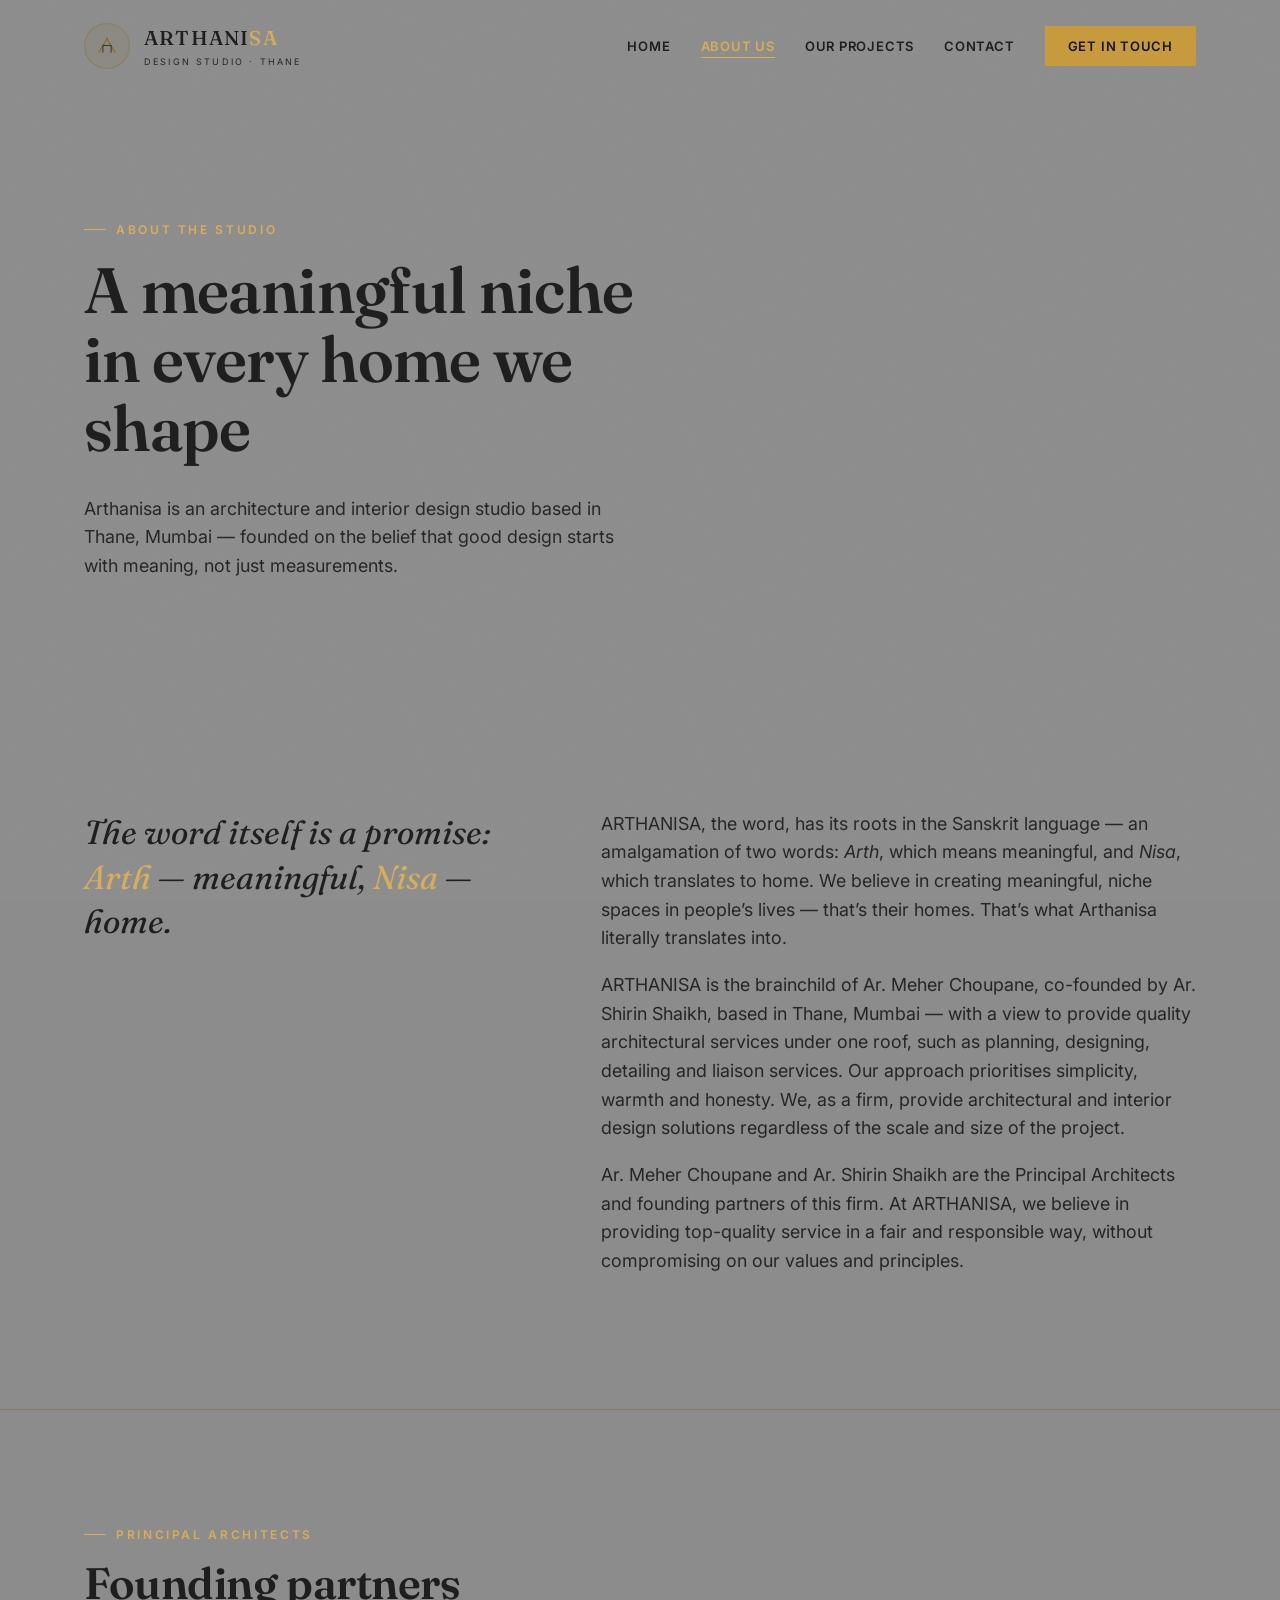
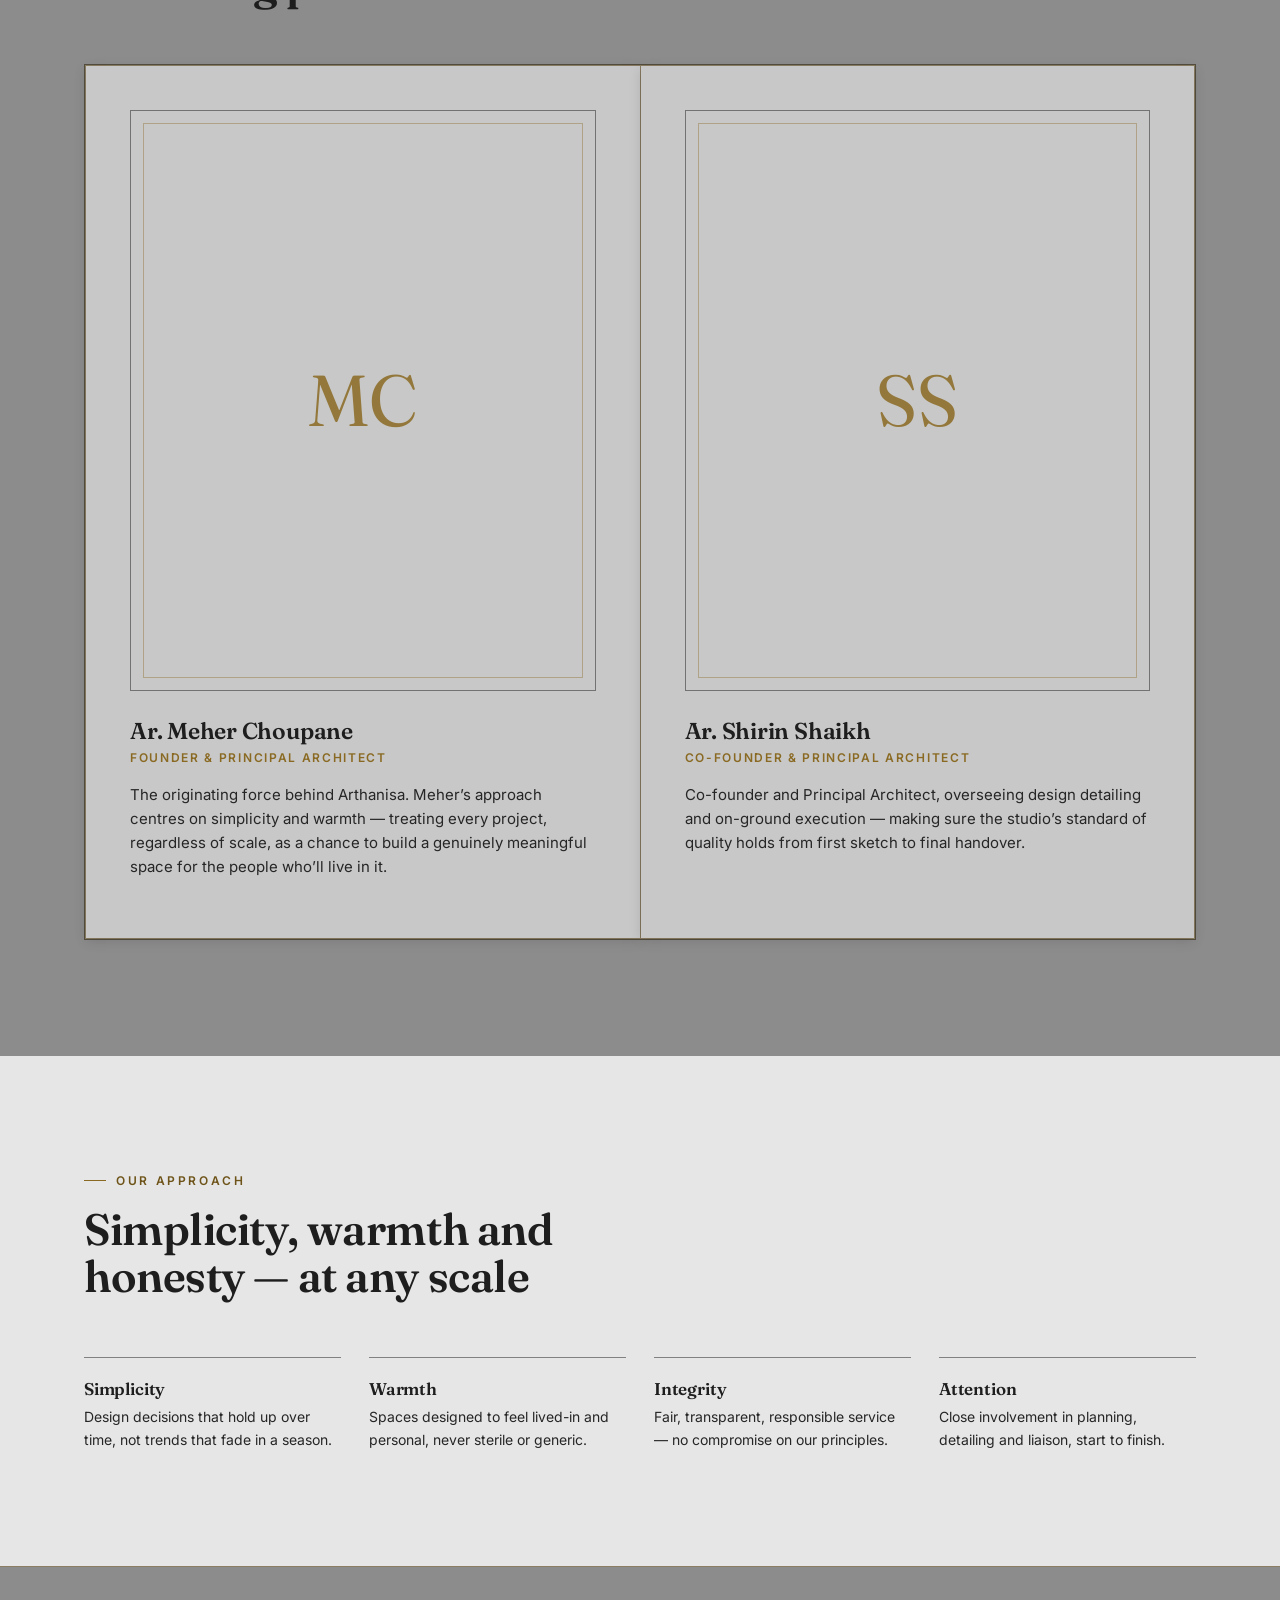
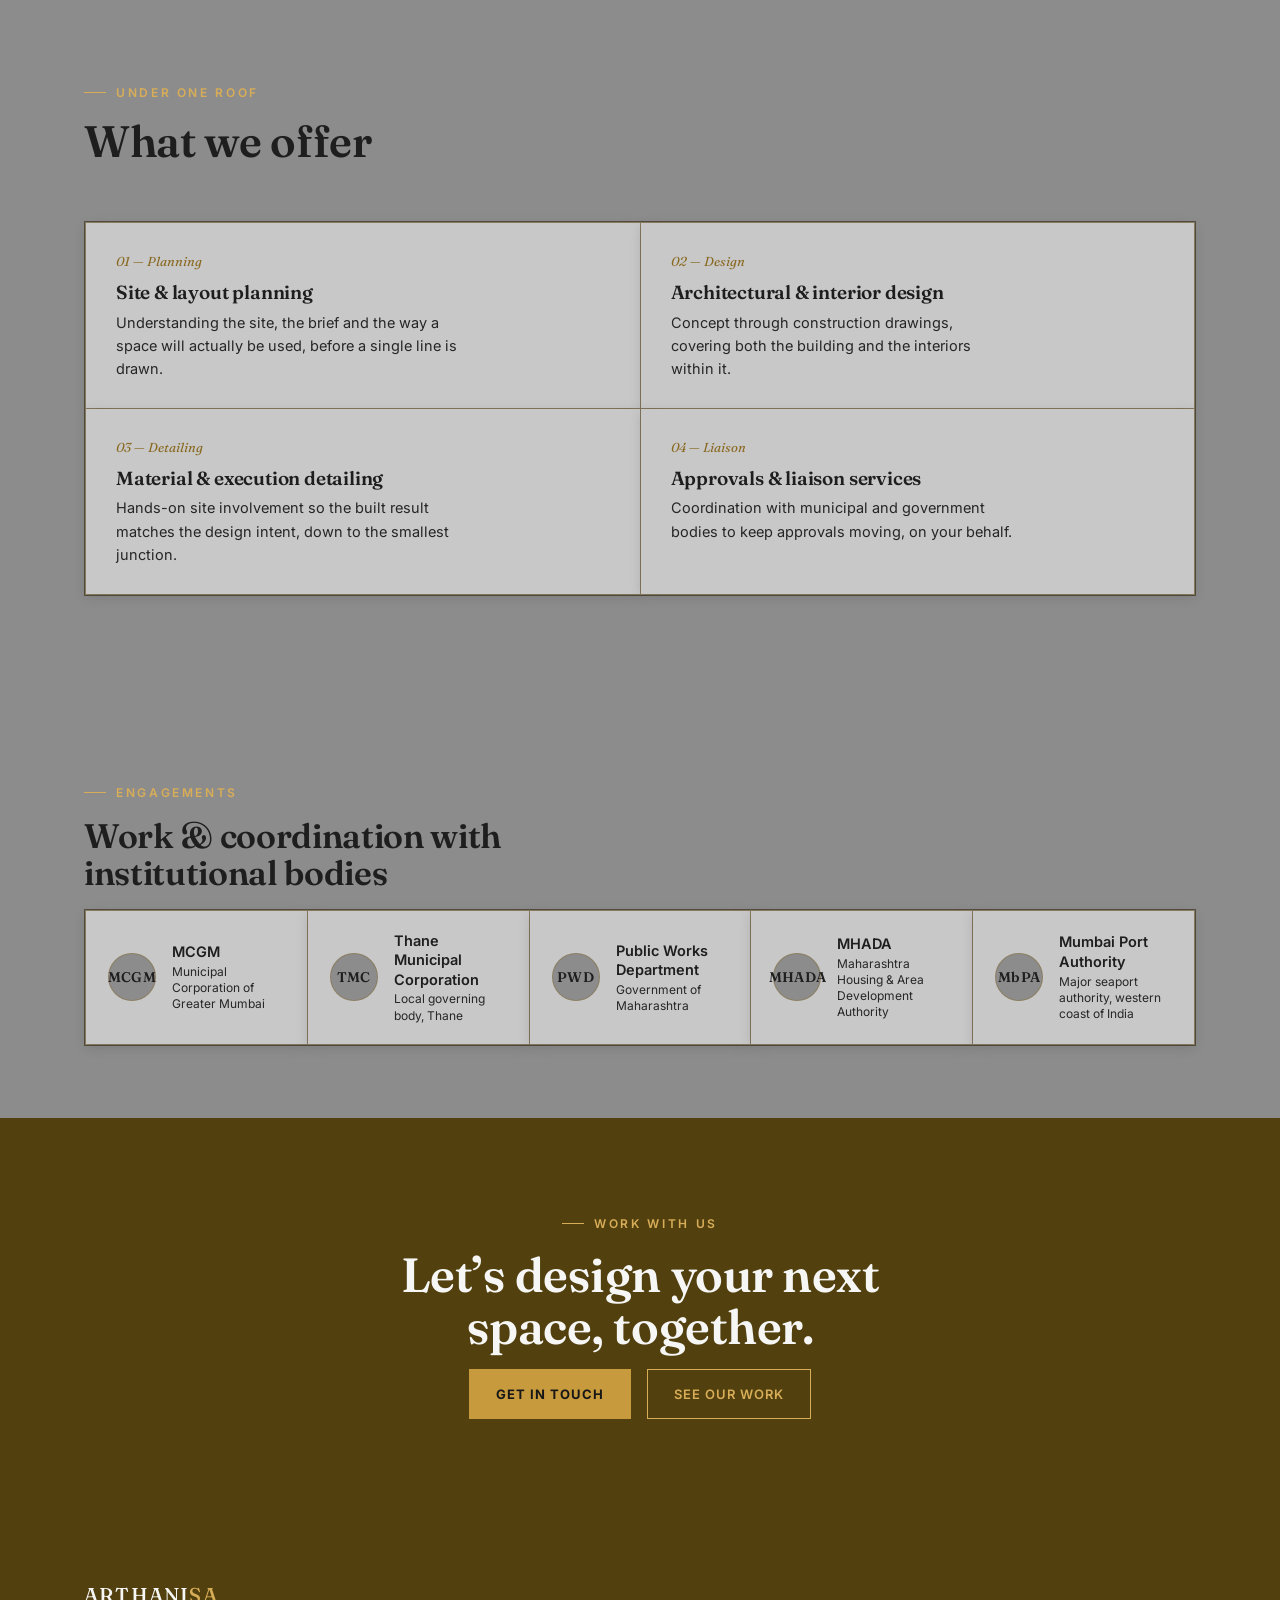
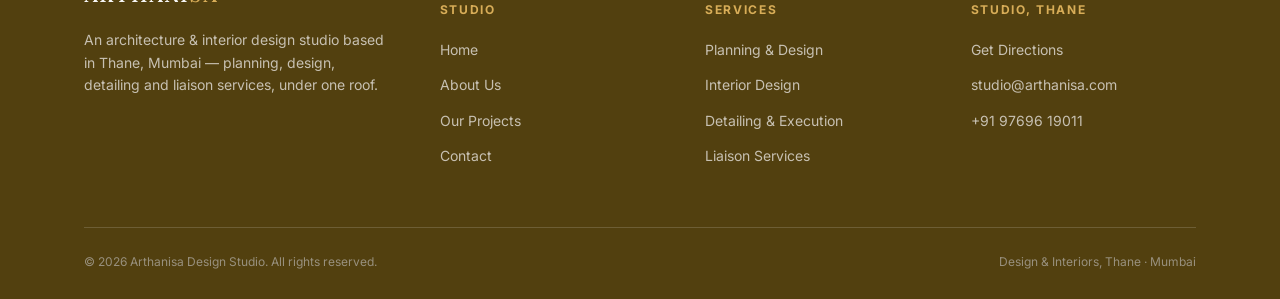
==== commit 21f1decd: "Add files via upload" ====
--- a/about.html
+++ b/about.html
@@ -155,7 +155,6 @@
       <div class="org-badge"><span class="mark">MHADA</span><span class="name">MHADA<small>Maharashtra Housing &amp; Area Development Authority</small></span></div>
       <div class="org-badge"><span class="mark">MbPA</span><span class="name">Mumbai Port Authority<small>Major seaport authority, western coast of India</small></span></div>
     </div>
-    <p class="form-note reveal" style="margin-top:14px;">Logo marks shown are placeholder initials — swap in the official artwork for each body before launch.</p>
   </div>
 </section>
 
